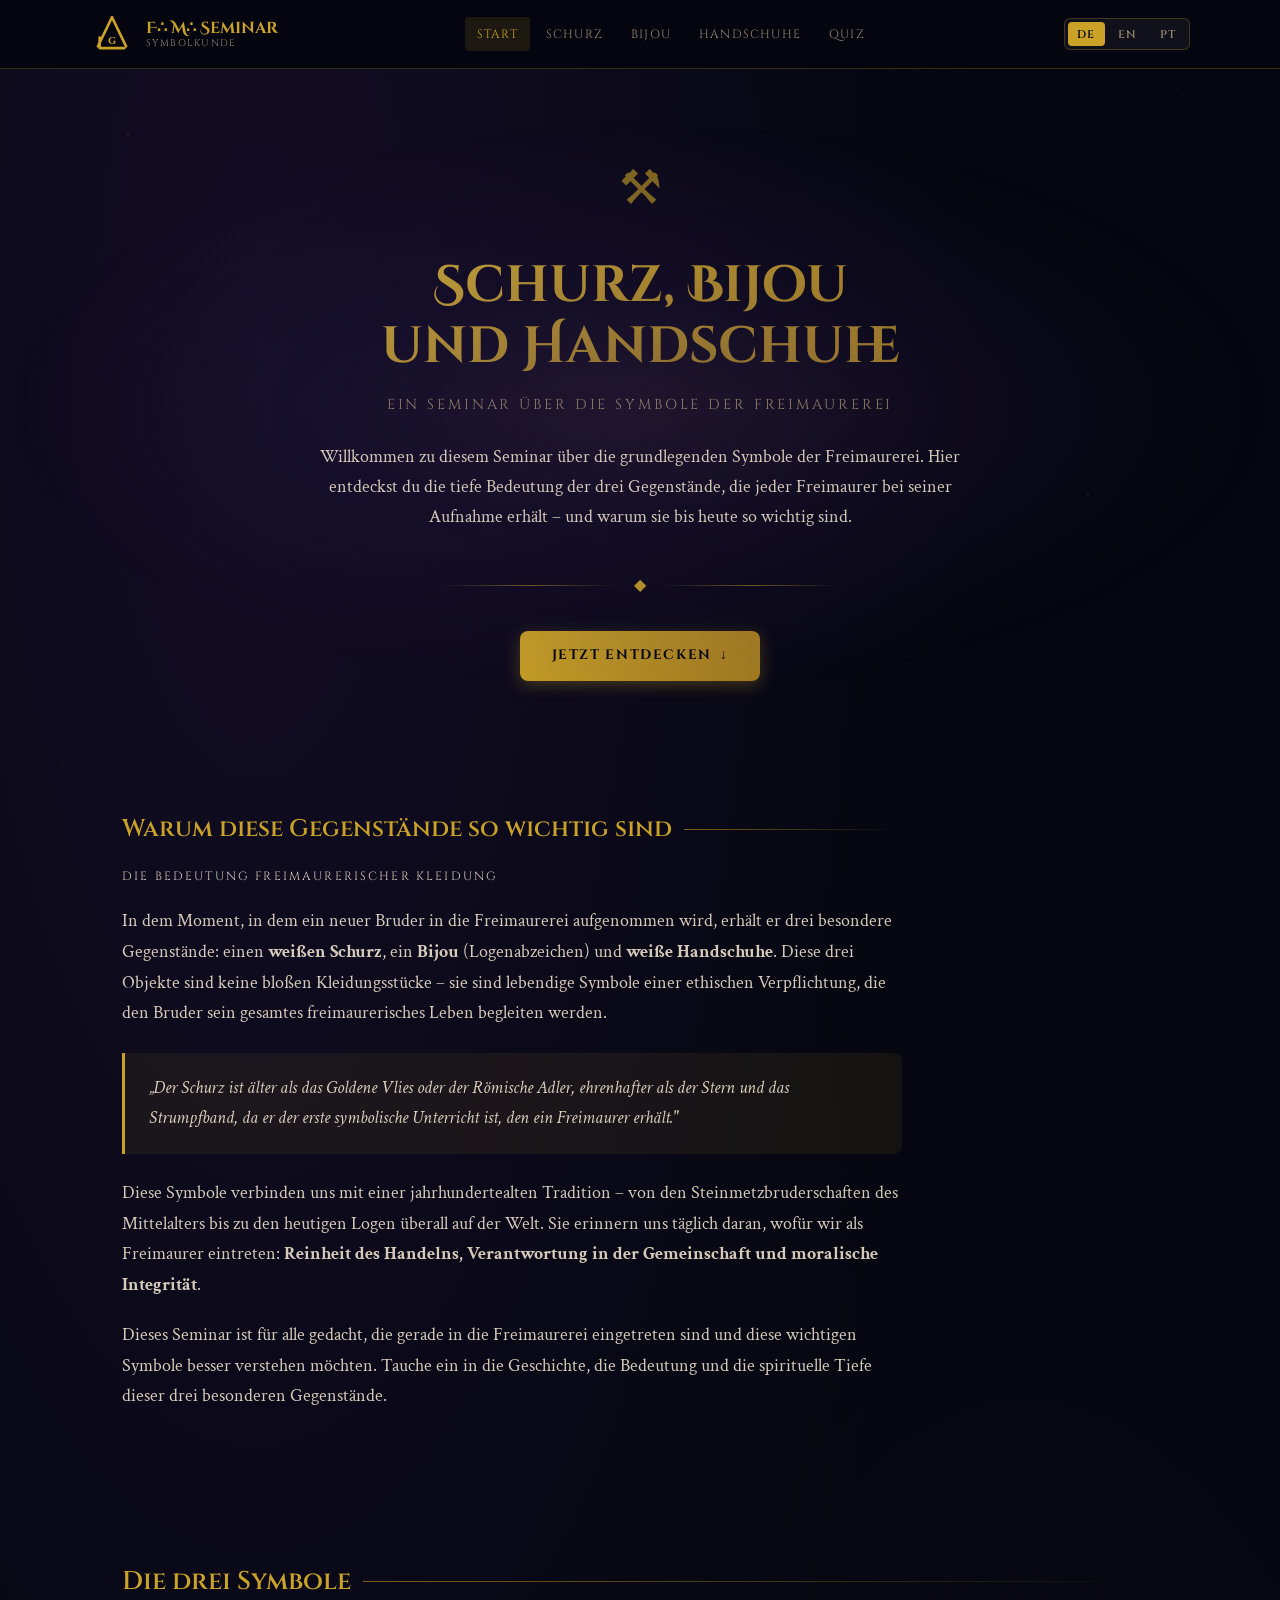
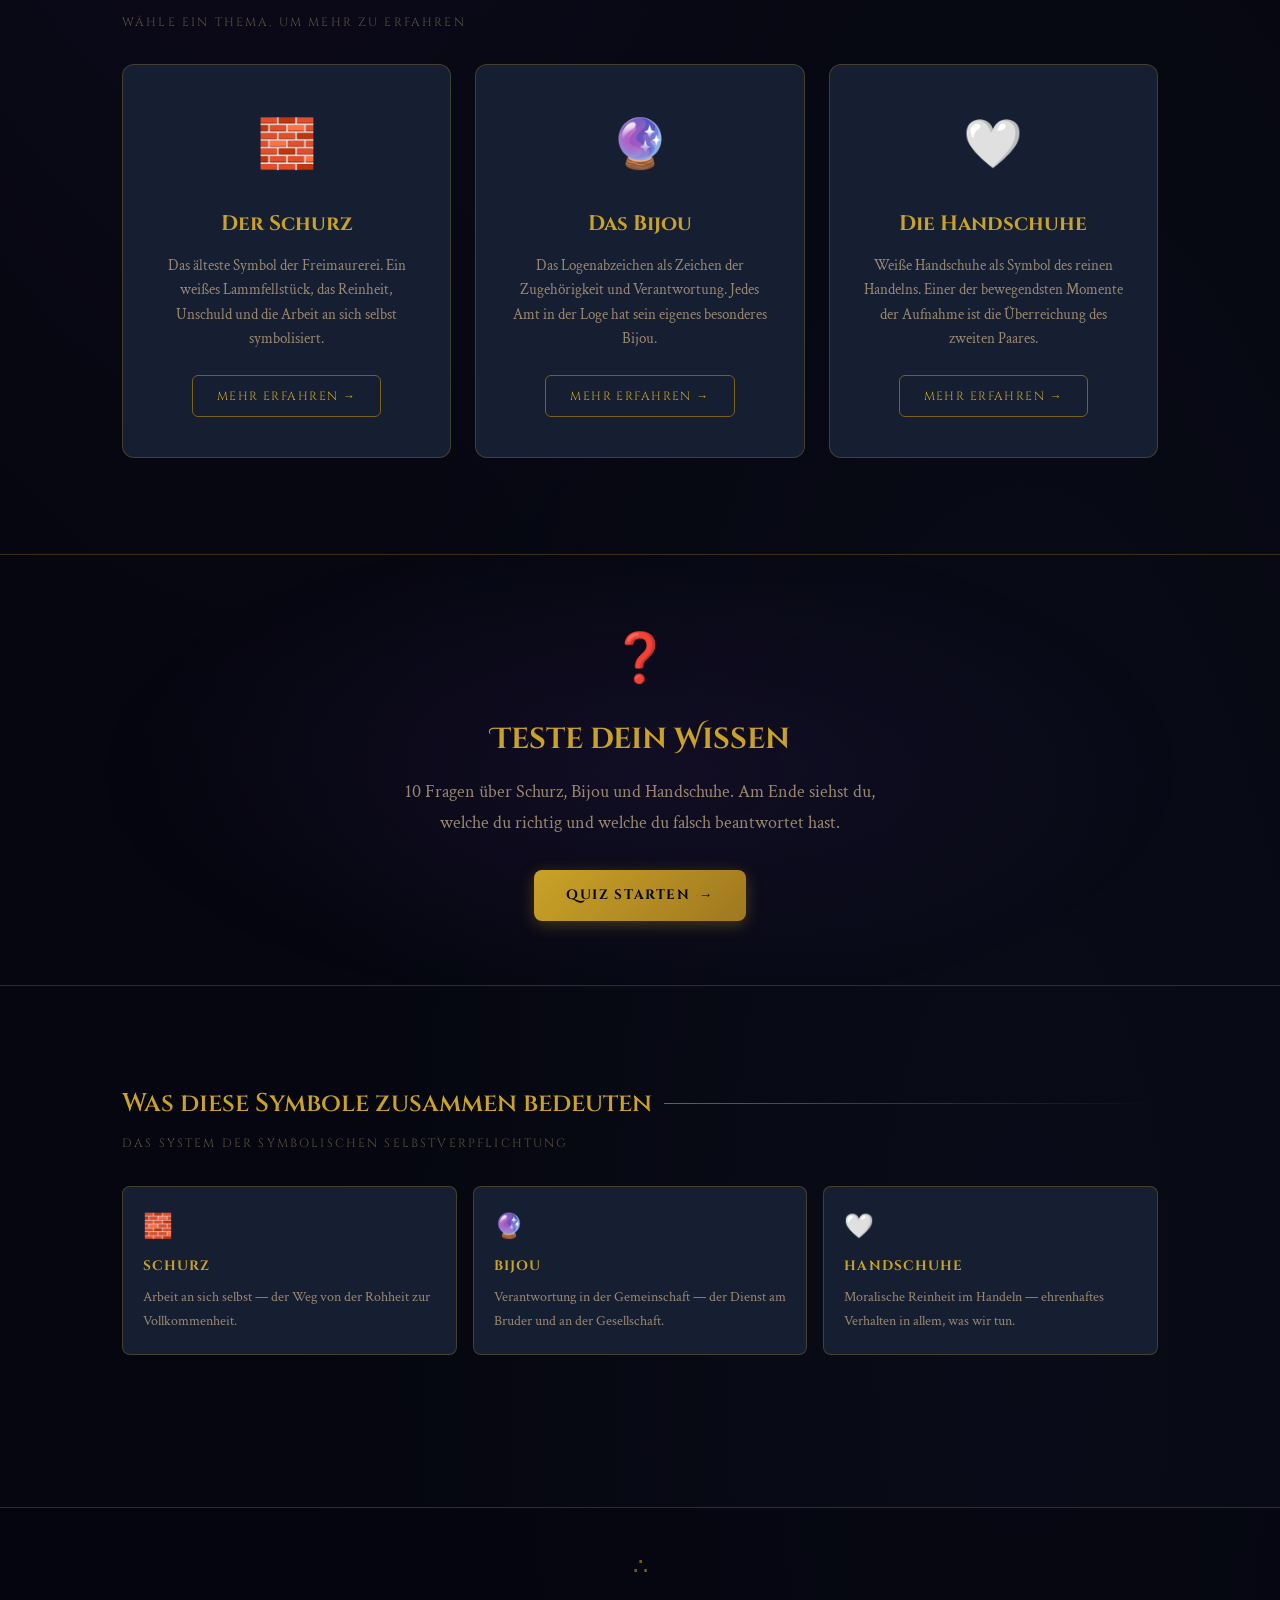
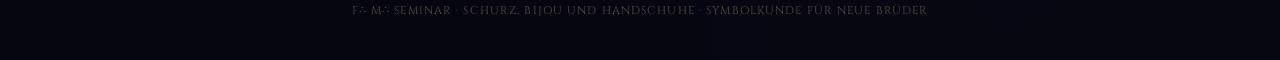
==== index.html @ 09127914 "first commit" ====
<!DOCTYPE html>
<html lang="de">
<head>
  <meta charset="UTF-8">
  <meta name="viewport" content="width=device-width, initial-scale=1.0">
  <title>Schurz, Bijou & Handschuhe — Freimaurerei Seminar</title>
  <link rel="stylesheet" href="styles.css">
</head>
<body>

<header>
  <div class="header-inner">
    <a href="index.html" class="logo">
      <svg class="logo-symbol" viewBox="0 0 100 100" fill="none" xmlns="http://www.w3.org/2000/svg">
        <line x1="50" y1="12" x2="18" y2="78" stroke="#c9a227" stroke-width="6" stroke-linecap="round"/>
        <line x1="50" y1="12" x2="82" y2="78" stroke="#c9a227" stroke-width="6" stroke-linecap="round"/>
        <path d="M22 58 L22 82 L78 82" stroke="#c9a227" stroke-width="6" stroke-linecap="round" stroke-linejoin="round" fill="none"/>
        <text x="50" y="72" text-anchor="middle" fill="#c9a227" font-family="serif" font-size="24" font-weight="bold">G</text>
      </svg>
      <div class="logo-text">
        F∴ M∴ Seminar
        <span>Symbolkunde</span>
      </div>
    </a>

    <nav>
      <a href="index.html" class="active">
        <span class="lang-de">Start</span>
        <span class="lang-en">Home</span>
        <span class="lang-pt">Início</span>
      </a>
      <a href="schurz.html">
        <span class="lang-de">Schurz</span>
        <span class="lang-en">Apron</span>
        <span class="lang-pt">Avental</span>
      </a>
      <a href="bijou.html">
        <span class="lang-de">Bijou</span>
        <span class="lang-en">Jewel</span>
        <span class="lang-pt">Joia</span>
      </a>
      <a href="handschuhe.html">
        <span class="lang-de">Handschuhe</span>
        <span class="lang-en">Gloves</span>
        <span class="lang-pt">Luvas</span>
      </a>
      <a href="quiz.html">Quiz</a>
    </nav>

    <div class="lang-toggle">
      <button class="lang-btn" data-lang="de" onclick="setLanguage('de')">DE</button>
      <button class="lang-btn" data-lang="en" onclick="setLanguage('en')">EN</button>
      <button class="lang-btn" data-lang="pt" onclick="setLanguage('pt')">PT</button>
    </div>
  </div>
</header>

<main>

  <!-- ─── HERO ─── -->
  <section class="hero">
    <span class="hero-symbol">⚒</span>

    <h1>
      <span class="lang-de">Schurz, Bijou<br>und Handschuhe</span>
      <span class="lang-en">Apron, Jewel<br>and Gloves</span>
      <span class="lang-pt">Avental, Joia<br>e Luvas</span>
    </h1>

    <p class="subtitle">
      <span class="lang-de">Ein Seminar über die Symbole der Freimaurerei</span>
      <span class="lang-en">A Seminar on the Symbols of Freemasonry</span>
      <span class="lang-pt">Um Seminário sobre os Símbolos da Maçonaria</span>
    </p>

    <p>
      <span class="lang-de">Willkommen zu diesem Seminar über die grundlegenden Symbole der Freimaurerei.
      Hier entdeckst du die tiefe Bedeutung der drei Gegenstände, die jeder Freimaurer
      bei seiner Aufnahme erhält – und warum sie bis heute so wichtig sind.</span>
      <span class="lang-en">Welcome to this seminar on the fundamental symbols of Freemasonry.
      Here you will discover the deep meaning of the three items every Freemason receives
      upon initiation — and why they remain so important to this day.</span>
      <span class="lang-pt">Bem-vindo a este seminário sobre os símbolos fundamentais da Maçonaria. Aqui você descobrirá o profundo significado dos três objetos que todo Maçom recebe em sua iniciação — e por que eles permanecem tão importantes até hoje.</span>
    </p>

    <div class="divider"><span class="divider-symbol">◆</span></div>

    <a href="#topics" class="btn btn-primary">
      <span class="lang-de">Jetzt entdecken</span>
      <span class="lang-en">Start Exploring</span>
      <span class="lang-pt">Explorar agora</span>
      ↓
    </a>
  </section>

  <!-- ─── INTRO SECTION ─── -->
  <section class="section" id="intro">
    <div class="container">
      <div class="content-block">

        <div class="lang-de">
          <h2 class="section-title">Warum diese Gegenstände so wichtig sind</h2>
          <p class="section-subtitle">Die Bedeutung freimaurerischer Kleidung</p>

          <p>
            In dem Moment, in dem ein neuer Bruder in die Freimaurerei aufgenommen wird, erhält er drei
            besondere Gegenstände: einen <strong>weißen Schurz</strong>, ein <strong>Bijou</strong> (Logenabzeichen)
            und <strong>weiße Handschuhe</strong>. Diese drei Objekte sind keine bloßen Kleidungsstücke –
            sie sind lebendige Symbole einer ethischen Verpflichtung, die den Bruder sein gesamtes
            freimaurerisches Leben begleiten werden.
          </p>

          <div class="highlight-box">
            <p>
              „Der Schurz ist älter als das Goldene Vlies oder der Römische Adler, ehrenhafter als der
              Stern und das Strumpfband, da er der erste symbolische Unterricht ist, den ein Freimaurer erhält."
            </p>
          </div>

          <p>
            Diese Symbole verbinden uns mit einer jahrhundertealten Tradition – von den Steinmetzbruderschaften
            des Mittelalters bis zu den heutigen Logen überall auf der Welt. Sie erinnern uns täglich daran,
            wofür wir als Freimaurer eintreten: <strong>Reinheit des Handelns, Verantwortung in der Gemeinschaft
            und moralische Integrität</strong>.
          </p>

          <p>
            Dieses Seminar ist für alle gedacht, die gerade in die Freimaurerei eingetreten sind und
            diese wichtigen Symbole besser verstehen möchten. Tauche ein in die Geschichte, die Bedeutung
            und die spirituelle Tiefe dieser drei besonderen Gegenstände.
          </p>
        </div>

        <div class="lang-en">
          <h2 class="section-title">Why These Items Matter</h2>
          <p class="section-subtitle">The significance of Masonic attire</p>

          <p>
            At the moment a new brother is initiated into Freemasonry, he receives three special items:
            a <strong>white apron</strong>, a <strong>jewel</strong> (lodge badge) and <strong>white gloves</strong>.
            These three objects are not mere garments — they are living symbols of an ethical commitment
            that will accompany the brother throughout his entire Masonic life.
          </p>

          <div class="highlight-box">
            <p>
              "The apron is more ancient than the Golden Fleece or Roman Eagle, more honorable than the
              Star and Garter, since it is the first symbolic instruction a Freemason receives."
            </p>
          </div>

          <p>
            These symbols connect us to a centuries-old tradition — from the stonemason guilds of the
            Middle Ages to today's lodges around the world. They remind us daily of what we stand for
            as Freemasons: <strong>purity of action, responsibility in community, and moral integrity</strong>.
          </p>

          <p>
            This seminar is designed for those who have recently entered Freemasonry and wish to better
            understand these important symbols. Dive into the history, meaning, and spiritual depth
            of these three special items.
          </p>
        </div>

        <div class="lang-pt">
          <h2 class="section-title">Por que esses objetos são tão importantes</h2>
          <p class="section-subtitle">O significado das vestes maçônicas</p>

          <p>
            No momento em que um novo irmão é iniciado na Maçonaria, ele recebe três objetos especiais: um <strong>avental branco</strong>, uma <strong>joia</strong> (distintivo da loja) e <strong>luvas brancas</strong>. Esses três objetos não são meras peças de vestuário — são símbolos vivos de um compromisso ético que acompanhará o irmão durante toda a sua vida maçônica.
          </p>

          <div class="highlight-box">
            <p>
              "O avental é mais antigo que o Velocino de Ouro ou a Águia Romana, mais honroso que a Estrela e a Jarreteira, pois é o primeiro ensinamento simbólico que um Maçom recebe."
            </p>
          </div>

          <p>
            Esses símbolos nos conectam a uma tradição secular — das guildas de pedreiros da Idade Média às lojas de hoje ao redor do mundo. Eles nos lembram diariamente do que defendemos como Maçons: <strong>pureza de ação, responsabilidade na comunidade e integridade moral</strong>.
          </p>

          <p>
            Este seminário é destinado a todos que recentemente ingressaram na Maçonaria e desejam compreender melhor esses importantes símbolos. Mergulhe na história, no significado e na profundidade espiritual desses três objetos especiais.
          </p>
        </div>

      </div>
    </div>
  </section>

  <!-- ─── TOPIC CARDS ─── -->
  <section class="section" id="topics">
    <div class="container">

      <div class="lang-de">
        <h2 class="section-title">Die drei Symbole</h2>
        <p class="section-subtitle">Wähle ein Thema, um mehr zu erfahren</p>
      </div>
      <div class="lang-en">
        <h2 class="section-title">The Three Symbols</h2>
        <p class="section-subtitle">Choose a topic to learn more</p>
      </div>
      <div class="lang-pt">
        <h2 class="section-title">Os Três Símbolos</h2>
        <p class="section-subtitle">Escolha um tema para aprender mais</p>
      </div>

      <div class="topic-cards">

        <!-- SCHURZ -->
        <a href="schurz.html" class="topic-card">
          <span class="icon">🧱</span>
          <h3>
            <span class="lang-de">Der Schurz</span>
            <span class="lang-en">The Apron</span>
            <span class="lang-pt">O Avental</span>
          </h3>
          <p>
            <span class="lang-de">Das älteste Symbol der Freimaurerei. Ein weißes Lammfellstück,
            das Reinheit, Unschuld und die Arbeit an sich selbst symbolisiert.</span>
            <span class="lang-en">The oldest symbol in Freemasonry. A white lambskin piece
            symbolizing purity, innocence, and the work on oneself.</span>
            <span class="lang-pt">O símbolo mais antigo da Maçonaria. Um pedaço de pele de cordeiro branca que simboliza pureza, inocência e o trabalho sobre si mesmo.</span>
          </p>
          <span class="card-btn">
            <span class="lang-de">Mehr erfahren →</span>
            <span class="lang-en">Learn more →</span>
            <span class="lang-pt">Saiba mais →</span>
          </span>
        </a>

        <!-- BIJOU -->
        <a href="bijou.html" class="topic-card">
          <span class="icon">🔮</span>
          <h3>
            <span class="lang-de">Das Bijou</span>
            <span class="lang-en">The Jewel</span>
            <span class="lang-pt">A Joia</span>
          </h3>
          <p>
            <span class="lang-de">Das Logenabzeichen als Zeichen der Zugehörigkeit und Verantwortung.
            Jedes Amt in der Loge hat sein eigenes besonderes Bijou.</span>
            <span class="lang-en">The lodge badge as a sign of belonging and responsibility.
            Each office in the lodge has its own distinctive jewel.</span>
            <span class="lang-pt">O distintivo da loja como sinal de pertencimento e responsabilidade. Cada cargo na loja tem sua própria joia especial.</span>
          </p>
          <span class="card-btn">
            <span class="lang-de">Mehr erfahren →</span>
            <span class="lang-en">Learn more →</span>
            <span class="lang-pt">Saiba mais →</span>
          </span>
        </a>

        <!-- HANDSCHUHE -->
        <a href="handschuhe.html" class="topic-card">
          <span class="icon">🤍</span>
          <h3>
            <span class="lang-de">Die Handschuhe</span>
            <span class="lang-en">The Gloves</span>
            <span class="lang-pt">As Luvas</span>
          </h3>
          <p>
            <span class="lang-de">Weiße Handschuhe als Symbol des reinen Handelns. Einer der
            bewegendsten Momente der Aufnahme ist die Überreichung des zweiten Paares.</span>
            <span class="lang-en">White gloves as a symbol of pure action. One of the most
            touching moments of initiation is the presentation of the second pair.</span>
            <span class="lang-pt">Luvas brancas como símbolo de ação pura. Um dos momentos mais tocantes da iniciação é a entrega do segundo par.</span>
          </p>
          <span class="card-btn">
            <span class="lang-de">Mehr erfahren →</span>
            <span class="lang-en">Learn more →</span>
            <span class="lang-pt">Saiba mais →</span>
          </span>
        </a>

      </div>
    </div>
  </section>

  <!-- ─── QUIZ CTA ─── -->
  <section class="quiz-cta">
    <span class="quiz-icon">❓</span>
    <h2>
      <span class="lang-de">Teste dein Wissen</span>
      <span class="lang-en">Test Your Knowledge</span>
      <span class="lang-pt">Teste seu Conhecimento</span>
    </h2>
    <p>
      <span class="lang-de">10 Fragen über Schurz, Bijou und Handschuhe.
      Am Ende siehst du, welche du richtig und welche du falsch beantwortet hast.</span>
      <span class="lang-en">10 questions about the apron, jewel and gloves.
      At the end you'll see which ones you got right and which ones you missed.</span>
      <span class="lang-pt">10 perguntas sobre o avental, a joia e as luvas. No final, você verá quais acertou e quais errou.</span>
    </p>
    <a href="quiz.html" class="btn btn-primary">
      <span class="lang-de">Quiz starten</span>
      <span class="lang-en">Start Quiz</span>
      <span class="lang-pt">Iniciar Quiz</span>
      →
    </a>
  </section>

  <!-- ─── THREE PILLARS ─── -->
  <section class="section">
    <div class="container">

      <div class="lang-de">
        <h2 class="section-title">Was diese Symbole zusammen bedeuten</h2>
        <p class="section-subtitle">Das System der symbolischen Selbstverpflichtung</p>
      </div>
      <div class="lang-en">
        <h2 class="section-title">What These Symbols Mean Together</h2>
        <p class="section-subtitle">The system of symbolic self-commitment</p>
      </div>
      <div class="lang-pt">
        <h2 class="section-title">O que Esses Símbolos Significam Juntos</h2>
        <p class="section-subtitle">O sistema do compromisso simbólico consigo mesmo</p>
      </div>

      <div class="symbol-meaning">
        <div class="symbol-meaning-item">
          <div class="icon">🧱</div>
          <h4>
            <span class="lang-de">Schurz</span>
            <span class="lang-en">Apron</span>
            <span class="lang-pt">Avental</span>
          </h4>
          <p>
            <span class="lang-de">Arbeit an sich selbst — der Weg von der Rohheit zur Vollkommenheit.</span>
            <span class="lang-en">Work on the self — the path from the rough to the perfect.</span>
            <span class="lang-pt">Trabalho sobre si mesmo — o caminho do bruto à perfeição.</span>
          </p>
        </div>
        <div class="symbol-meaning-item">
          <div class="icon">🔮</div>
          <h4>
            <span class="lang-de">Bijou</span>
            <span class="lang-en">Jewel</span>
            <span class="lang-pt">Joia</span>
          </h4>
          <p>
            <span class="lang-de">Verantwortung in der Gemeinschaft — der Dienst am Bruder und an der Gesellschaft.</span>
            <span class="lang-en">Responsibility in community — service to the brother and to society.</span>
            <span class="lang-pt">Responsabilidade na comunidade — o serviço ao irmão e à sociedade.</span>
          </p>
        </div>
        <div class="symbol-meaning-item">
          <div class="icon">🤍</div>
          <h4>
            <span class="lang-de">Handschuhe</span>
            <span class="lang-en">Gloves</span>
            <span class="lang-pt">Luvas</span>
          </h4>
          <p>
            <span class="lang-de">Moralische Reinheit im Handeln — ehrenhaftes Verhalten in allem, was wir tun.</span>
            <span class="lang-en">Moral purity in action — honorable conduct in everything we do.</span>
            <span class="lang-pt">Pureza moral na ação — conduta honrosa em tudo o que fazemos.</span>
          </p>
        </div>
      </div>

    </div>
  </section>

</main>

<footer>
  <span class="footer-symbol">∴</span>
  <p>
    <span class="lang-de">F∴ M∴ Seminar · Schurz, Bijou und Handschuhe · Symbolkunde für neue Brüder</span>
    <span class="lang-en">F∴ M∴ Seminar · Apron, Jewel and Gloves · Symbolism for New Brothers</span>
    <span class="lang-pt">F∴ M∴ Seminário · Avental, Joia e Luvas · Simbolismo para Novos Irmãos</span>
  </p>
</footer>

<script>
  function setLanguage(lang) {
    localStorage.setItem('lang', lang);
    document.documentElement.lang = lang;
    document.querySelectorAll('.lang-btn').forEach(btn => {
      btn.classList.toggle('active', btn.dataset.lang === lang);
    });
  }

  document.addEventListener('DOMContentLoaded', function () {
    const lang = localStorage.getItem('lang') || 'de';
    setLanguage(lang);
  });
</script>

</body>
</html>
---- styles.css ----
@import url('https://fonts.googleapis.com/css2?family=Cinzel:wght@400;600;700;900&family=Cinzel+Decorative:wght@400;700&family=Crimson+Text:ital,wght@0,400;0,600;1,400&display=swap');

:root {
  --bg-darkest: #05060f;
  --bg-dark: #0a0d1a;
  --bg-medium: #111828;
  --bg-card: #161e32;
  --bg-card-hover: #1c2640;
  --gold: #c9a227;
  --gold-light: #e8c84d;
  --gold-dim: #7a6018;
  --gold-faint: rgba(201, 162, 39, 0.12);
  --text-main: #e8dcc8;
  --text-dim: #9a8870;
  --text-muted: #5a5040;
  --border: rgba(201, 162, 39, 0.25);
  --border-strong: rgba(201, 162, 39, 0.5);
  --purple: #1e0f35;
  --shadow: 0 8px 32px rgba(0, 0, 0, 0.6);
  --shadow-gold: 0 0 24px rgba(201, 162, 39, 0.25);
}

/* Language visibility: hide all lang variants, show only the active html[lang] */
.lang-de, .lang-en, .lang-pt { display: none; }
html[lang="de"] .lang-de,
html[lang="en"] .lang-en,
html[lang="pt"] .lang-pt { display: revert; }

* {
  margin: 0;
  padding: 0;
  box-sizing: border-box;
}

html {
  scroll-behavior: smooth;
}

body {
  background-color: var(--bg-darkest);
  color: var(--text-main);
  font-family: 'Crimson Text', Georgia, serif;
  font-size: 18px;
  line-height: 1.7;
  min-height: 100vh;
  background-image:
    radial-gradient(ellipse at 20% 10%, rgba(45, 27, 78, 0.35) 0%, transparent 50%),
    radial-gradient(ellipse at 80% 90%, rgba(10, 13, 26, 0.8) 0%, transparent 50%);
}

/* ─── STARS BACKGROUND ─── */
body::before {
  content: '';
  position: fixed;
  top: 0; left: 0;
  width: 100%; height: 100%;
  pointer-events: none;
  z-index: 0;
  background-image:
    radial-gradient(1px 1px at 10% 15%, rgba(201,162,39,0.4) 0%, transparent 100%),
    radial-gradient(1px 1px at 25% 60%, rgba(201,162,39,0.3) 0%, transparent 100%),
    radial-gradient(1px 1px at 40% 30%, rgba(255,255,255,0.2) 0%, transparent 100%),
    radial-gradient(1px 1px at 55% 80%, rgba(201,162,39,0.3) 0%, transparent 100%),
    radial-gradient(1px 1px at 70% 20%, rgba(255,255,255,0.15) 0%, transparent 100%),
    radial-gradient(1px 1px at 85% 55%, rgba(201,162,39,0.4) 0%, transparent 100%),
    radial-gradient(1px 1px at 92% 10%, rgba(255,255,255,0.2) 0%, transparent 100%),
    radial-gradient(1px 1px at 5% 85%, rgba(201,162,39,0.3) 0%, transparent 100%),
    radial-gradient(1px 1px at 62% 45%, rgba(255,255,255,0.15) 0%, transparent 100%),
    radial-gradient(1px 1px at 33% 92%, rgba(201,162,39,0.25) 0%, transparent 100%);
}

/* ─── HEADER ─── */
header {
  position: sticky;
  top: 0;
  z-index: 100;
  background: rgba(5, 6, 15, 0.92);
  backdrop-filter: blur(12px);
  -webkit-backdrop-filter: blur(12px);
  border-bottom: 1px solid var(--border);
  padding: 0.75rem 2rem;
}

.header-inner {
  max-width: 1100px;
  margin: 0 auto;
  display: flex;
  align-items: center;
  justify-content: space-between;
  gap: 1rem;
}

.logo {
  display: flex;
  align-items: center;
  gap: 0.75rem;
  text-decoration: none;
  color: var(--gold);
}

.logo-symbol {
  width: 44px;
  height: 44px;
  flex-shrink: 0;
}

.logo-text {
  font-family: 'Cinzel Decorative', serif;
  font-size: 1rem;
  color: var(--gold);
  line-height: 1.2;
  font-weight: 700;
}

.logo-text span {
  display: block;
  font-size: 0.6rem;
  letter-spacing: 0.15em;
  color: var(--text-dim);
  font-family: 'Cinzel', serif;
  font-weight: 400;
  text-transform: uppercase;
}

nav {
  display: flex;
  align-items: center;
  gap: 0.25rem;
}

nav a {
  color: var(--text-dim);
  text-decoration: none;
  font-family: 'Cinzel', serif;
  font-size: 0.75rem;
  letter-spacing: 0.1em;
  text-transform: uppercase;
  padding: 0.4rem 0.75rem;
  border-radius: 4px;
  transition: color 0.2s, background 0.2s;
}

nav a:hover, nav a.active {
  color: var(--gold);
  background: var(--gold-faint);
}

.lang-toggle {
  display: flex;
  align-items: center;
  gap: 0.25rem;
  background: rgba(255,255,255,0.05);
  border: 1px solid var(--border);
  border-radius: 6px;
  padding: 0.2rem;
}

.lang-btn {
  background: transparent;
  border: none;
  color: var(--text-dim);
  font-family: 'Cinzel', serif;
  font-size: 0.7rem;
  font-weight: 600;
  letter-spacing: 0.08em;
  padding: 0.3rem 0.6rem;
  border-radius: 4px;
  cursor: pointer;
  transition: all 0.2s;
}

.lang-btn.active {
  background: var(--gold);
  color: var(--bg-darkest);
}

.lang-btn:hover:not(.active) {
  color: var(--gold);
  background: var(--gold-faint);
}

/* ─── HERO ─── */
.hero {
  position: relative;
  text-align: center;
  padding: 5rem 2rem 4rem;
  overflow: hidden;
}

.hero::before {
  content: '';
  position: absolute;
  inset: 0;
  background:
    radial-gradient(ellipse 70% 60% at 50% 50%, rgba(45, 27, 78, 0.4) 0%, transparent 70%),
    radial-gradient(ellipse 40% 30% at 50% 50%, rgba(201, 162, 39, 0.06) 0%, transparent 60%);
  pointer-events: none;
}

.hero-symbol {
  font-size: 3rem;
  color: var(--gold);
  opacity: 0.6;
  margin-bottom: 1.5rem;
  display: block;
}

.hero h1 {
  font-family: 'Cinzel Decorative', serif;
  font-size: clamp(1.8rem, 4vw, 3.2rem);
  font-weight: 700;
  background: linear-gradient(135deg, var(--gold-light), var(--gold), #a07820);
  -webkit-background-clip: text;
  -webkit-text-fill-color: transparent;
  background-clip: text;
  line-height: 1.2;
  margin-bottom: 1rem;
}

.hero .subtitle {
  font-family: 'Cinzel', serif;
  font-size: 0.9rem;
  letter-spacing: 0.2em;
  text-transform: uppercase;
  color: var(--text-dim);
  margin-bottom: 1.5rem;
}

.hero p {
  max-width: 680px;
  margin: 0 auto 2.5rem;
  color: var(--text-main);
  font-size: 1.1rem;
  opacity: 0.9;
}

.divider {
  display: flex;
  align-items: center;
  gap: 1rem;
  margin: 2rem auto;
  max-width: 400px;
}

.divider::before, .divider::after {
  content: '';
  flex: 1;
  height: 1px;
  background: linear-gradient(to right, transparent, var(--gold-dim), transparent);
}

.divider-symbol {
  color: var(--gold);
  font-size: 1rem;
}

/* ─── MAIN LAYOUT ─── */
main {
  position: relative;
  z-index: 1;
}

.container {
  max-width: 1100px;
  margin: 0 auto;
  padding: 0 2rem;
}

.section {
  padding: 4rem 0;
}

.section-title {
  font-family: 'Cinzel', serif;
  font-size: 1.6rem;
  font-weight: 600;
  color: var(--gold);
  margin-bottom: 0.5rem;
  display: flex;
  align-items: center;
  gap: 0.75rem;
}

.section-title::after {
  content: '';
  flex: 1;
  height: 1px;
  background: linear-gradient(to right, var(--gold-dim), transparent);
}

.section-subtitle {
  font-family: 'Cinzel', serif;
  font-size: 0.75rem;
  letter-spacing: 0.18em;
  text-transform: uppercase;
  color: var(--text-muted);
  margin-bottom: 2rem;
}

/* ─── CARDS ─── */
.card {
  background: var(--bg-card);
  border: 1px solid var(--border);
  border-radius: 12px;
  padding: 2rem;
  transition: transform 0.3s, box-shadow 0.3s, border-color 0.3s;
}

.card:hover {
  transform: translateY(-4px);
  box-shadow: var(--shadow-gold), var(--shadow);
  border-color: var(--border-strong);
  background: var(--bg-card-hover);
}

.topic-cards {
  display: grid;
  grid-template-columns: repeat(auto-fit, minmax(280px, 1fr));
  gap: 1.5rem;
  margin-top: 2rem;
}

.topic-card {
  background: var(--bg-card);
  border: 1px solid var(--border);
  border-radius: 12px;
  padding: 2.5rem 2rem;
  text-align: center;
  text-decoration: none;
  color: var(--text-main);
  display: block;
  transition: all 0.3s;
  position: relative;
  overflow: hidden;
}

.topic-card::before {
  content: '';
  position: absolute;
  top: 0; left: 0; right: 0;
  height: 3px;
  background: linear-gradient(to right, transparent, var(--gold), transparent);
  opacity: 0;
  transition: opacity 0.3s;
}

.topic-card:hover::before { opacity: 1; }

.topic-card:hover {
  transform: translateY(-6px);
  box-shadow: var(--shadow-gold), var(--shadow);
  border-color: var(--border-strong);
  background: var(--bg-card-hover);
}

.topic-card .icon {
  font-size: 3rem;
  margin-bottom: 1.25rem;
  display: block;
}

.topic-card h3 {
  font-family: 'Cinzel', serif;
  font-size: 1.3rem;
  color: var(--gold);
  margin-bottom: 0.75rem;
}

.topic-card p {
  font-size: 0.95rem;
  color: var(--text-dim);
  line-height: 1.6;
}

.topic-card .card-btn {
  display: inline-block;
  margin-top: 1.5rem;
  padding: 0.6rem 1.5rem;
  background: transparent;
  border: 1px solid var(--gold-dim);
  color: var(--gold);
  border-radius: 6px;
  font-family: 'Cinzel', serif;
  font-size: 0.75rem;
  letter-spacing: 0.12em;
  text-transform: uppercase;
  transition: all 0.2s;
}

.topic-card:hover .card-btn {
  background: var(--gold);
  color: var(--bg-darkest);
  border-color: var(--gold);
}

/* ─── BUTTONS ─── */
.btn {
  display: inline-flex;
  align-items: center;
  gap: 0.5rem;
  padding: 0.85rem 2rem;
  border-radius: 8px;
  font-family: 'Cinzel', serif;
  font-size: 0.85rem;
  letter-spacing: 0.12em;
  text-transform: uppercase;
  cursor: pointer;
  text-decoration: none;
  transition: all 0.25s;
  border: none;
}

.btn-primary {
  background: linear-gradient(135deg, var(--gold), #a07820);
  color: var(--bg-darkest);
  font-weight: 700;
  box-shadow: 0 4px 16px rgba(201, 162, 39, 0.3);
}

.btn-primary:hover {
  background: linear-gradient(135deg, var(--gold-light), var(--gold));
  box-shadow: 0 6px 24px rgba(201, 162, 39, 0.45);
  transform: translateY(-2px);
}

.btn-outline {
  background: transparent;
  color: var(--gold);
  border: 1px solid var(--gold-dim);
}

.btn-outline:hover {
  background: var(--gold-faint);
  border-color: var(--gold);
}

.btn-ghost {
  background: transparent;
  color: var(--text-dim);
  border: 1px solid var(--border);
}

.btn-ghost:hover {
  color: var(--text-main);
  border-color: rgba(255,255,255,0.3);
}

/* ─── IMAGE GALLERY ─── */
.gallery {
  display: grid;
  grid-template-columns: repeat(auto-fill, minmax(240px, 1fr));
  gap: 1rem;
  margin-top: 1.5rem;
}

.gallery-item {
  position: relative;
  border-radius: 8px;
  overflow: hidden;
  border: 1px solid var(--border);
  background: var(--bg-medium);
  aspect-ratio: 4/3;
  cursor: pointer;
}

.gallery-item img {
  width: 100%;
  height: 100%;
  object-fit: cover;
  transition: transform 0.4s;
  display: block;
}

.gallery-item:hover img {
  transform: scale(1.06);
}

.gallery-item .caption {
  position: absolute;
  bottom: 0; left: 0; right: 0;
  padding: 0.5rem 0.75rem;
  background: linear-gradient(to top, rgba(0,0,0,0.8) 0%, transparent 100%);
  font-size: 0.75rem;
  color: var(--text-dim);
  font-family: 'Cinzel', serif;
  letter-spacing: 0.06em;
  transform: translateY(100%);
  transition: transform 0.3s;
}

.gallery-item:hover .caption {
  transform: translateY(0);
}

/* ─── CONTENT BLOCKS ─── */
.content-block {
  max-width: 780px;
}

.content-block h2 {
  font-family: 'Cinzel', serif;
  font-size: 1.5rem;
  color: var(--gold);
  margin-bottom: 1rem;
  margin-top: 2.5rem;
}

.content-block h2:first-child { margin-top: 0; }

.content-block p {
  margin-bottom: 1.25rem;
  color: var(--text-main);
  opacity: 0.92;
}

.content-block ul, .content-block ol {
  margin: 1rem 0 1.25rem 1.5rem;
}

.content-block li {
  margin-bottom: 0.5rem;
  color: var(--text-main);
  opacity: 0.9;
}

.highlight-box {
  background: rgba(201, 162, 39, 0.08);
  border-left: 3px solid var(--gold);
  border-radius: 0 8px 8px 0;
  padding: 1.25rem 1.5rem;
  margin: 1.5rem 0;
}

.highlight-box p {
  margin-bottom: 0;
  font-style: italic;
  color: var(--text-main);
}

.symbol-meaning {
  display: grid;
  grid-template-columns: repeat(auto-fit, minmax(220px, 1fr));
  gap: 1rem;
  margin: 1.5rem 0;
}

.symbol-meaning-item {
  background: var(--bg-card);
  border: 1px solid var(--border);
  border-radius: 8px;
  padding: 1.25rem;
}

.symbol-meaning-item .icon {
  font-size: 1.5rem;
  margin-bottom: 0.5rem;
}

.symbol-meaning-item h4 {
  font-family: 'Cinzel', serif;
  font-size: 0.85rem;
  color: var(--gold);
  margin-bottom: 0.4rem;
  text-transform: uppercase;
  letter-spacing: 0.08em;
}

.symbol-meaning-item p {
  font-size: 0.9rem;
  color: var(--text-dim);
  margin: 0;
  opacity: 1;
}

/* ─── OFFICER TABLE ─── */
.officer-table {
  width: 100%;
  border-collapse: separate;
  border-spacing: 0;
  margin: 1.5rem 0;
  border-radius: 8px;
  overflow: hidden;
  border: 1px solid var(--border);
}

.officer-table th {
  background: rgba(201, 162, 39, 0.15);
  color: var(--gold);
  font-family: 'Cinzel', serif;
  font-size: 0.8rem;
  letter-spacing: 0.1em;
  text-transform: uppercase;
  padding: 0.75rem 1rem;
  text-align: left;
  border-bottom: 1px solid var(--border);
}

.officer-table td {
  padding: 0.75rem 1rem;
  border-bottom: 1px solid rgba(201, 162, 39, 0.08);
  font-size: 0.95rem;
  color: var(--text-main);
}

.officer-table tr:last-child td { border-bottom: none; }

.officer-table tr:nth-child(even) td {
  background: rgba(255,255,255,0.02);
}

/* ─── QUIZ ─── */
.quiz-wrapper {
  max-width: 760px;
  margin: 0 auto;
  padding: 2rem;
}

.quiz-start, .quiz-end {
  text-align: center;
  padding: 3rem 2rem;
}

.quiz-start h2, .quiz-end h2 {
  font-family: 'Cinzel Decorative', serif;
  font-size: 2rem;
  color: var(--gold);
  margin-bottom: 1rem;
}

.quiz-start p, .quiz-end p {
  color: var(--text-dim);
  margin-bottom: 2rem;
  font-size: 1rem;
}

.score-display {
  font-family: 'Cinzel Decorative', serif;
  font-size: 4rem;
  color: var(--gold);
  margin: 1.5rem 0;
  line-height: 1;
}

.score-display span {
  font-size: 1.5rem;
  color: var(--text-dim);
}

.progress-bar-wrapper {
  background: var(--bg-medium);
  border: 1px solid var(--border);
  border-radius: 50px;
  height: 8px;
  margin-bottom: 0.5rem;
  overflow: hidden;
}

.progress-bar-fill {
  height: 100%;
  background: linear-gradient(to right, var(--gold-dim), var(--gold));
  border-radius: 50px;
  transition: width 0.4s ease;
}

.progress-label {
  font-family: 'Cinzel', serif;
  font-size: 0.7rem;
  letter-spacing: 0.1em;
  color: var(--text-muted);
  text-align: right;
  margin-bottom: 2rem;
}

.question-card {
  background: var(--bg-card);
  border: 1px solid var(--border);
  border-radius: 12px;
  padding: 2.5rem;
  margin-bottom: 1.5rem;
}

.question-number {
  font-family: 'Cinzel', serif;
  font-size: 0.7rem;
  letter-spacing: 0.15em;
  text-transform: uppercase;
  color: var(--gold-dim);
  margin-bottom: 0.75rem;
}

.question-text {
  font-family: 'Cinzel', serif;
  font-size: 1.15rem;
  color: var(--text-main);
  line-height: 1.5;
  margin-bottom: 2rem;
}

.options-grid {
  display: grid;
  gap: 0.75rem;
}

.option-btn {
  display: flex;
  align-items: center;
  gap: 1rem;
  background: var(--bg-medium);
  border: 1px solid var(--border);
  border-radius: 8px;
  padding: 1rem 1.25rem;
  cursor: pointer;
  text-align: left;
  color: var(--text-main);
  font-family: 'Crimson Text', serif;
  font-size: 1rem;
  transition: all 0.2s;
  width: 100%;
}

.option-btn:hover:not(:disabled) {
  background: var(--gold-faint);
  border-color: var(--gold-dim);
  color: var(--gold-light);
}

.option-btn.selected {
  background: rgba(201, 162, 39, 0.15);
  border-color: var(--gold);
  color: var(--gold-light);
}

.option-btn.correct {
  background: rgba(39, 180, 100, 0.15);
  border-color: #27b464;
  color: #5de898;
}

.option-btn.incorrect {
  background: rgba(220, 60, 60, 0.12);
  border-color: #dc3c3c;
  color: #f07070;
}

.option-btn.reveal-correct {
  background: rgba(39, 180, 100, 0.1);
  border-color: rgba(39, 180, 100, 0.5);
  color: #5de898;
}

.option-letter {
  width: 30px;
  height: 30px;
  border-radius: 50%;
  background: var(--bg-card);
  border: 1px solid var(--border);
  display: flex;
  align-items: center;
  justify-content: center;
  font-family: 'Cinzel', serif;
  font-size: 0.75rem;
  font-weight: 600;
  flex-shrink: 0;
  transition: all 0.2s;
}

.option-btn.selected .option-letter { background: var(--gold); color: var(--bg-darkest); border-color: var(--gold); }
.option-btn.correct .option-letter { background: #27b464; color: white; border-color: #27b464; }
.option-btn.incorrect .option-letter { background: #dc3c3c; color: white; border-color: #dc3c3c; }
.option-btn.reveal-correct .option-letter { background: rgba(39, 180, 100, 0.3); color: #5de898; border-color: #27b464; }

.quiz-nav {
  display: flex;
  justify-content: flex-end;
  gap: 1rem;
  margin-top: 1rem;
}

.result-item {
  background: var(--bg-card);
  border: 1px solid var(--border);
  border-radius: 10px;
  padding: 1.5rem;
  margin-bottom: 1rem;
}

.result-item.result-correct {
  border-color: rgba(39, 180, 100, 0.4);
  background: rgba(39, 180, 100, 0.05);
}

.result-item.result-incorrect {
  border-color: rgba(220, 60, 60, 0.4);
  background: rgba(220, 60, 60, 0.05);
}

.result-item .q-label {
  font-family: 'Cinzel', serif;
  font-size: 0.7rem;
  letter-spacing: 0.1em;
  margin-bottom: 0.5rem;
}

.result-correct .q-label { color: #5de898; }
.result-incorrect .q-label { color: #f07070; }

.result-item .q-text {
  font-family: 'Cinzel', serif;
  font-size: 0.95rem;
  color: var(--text-main);
  margin-bottom: 0.75rem;
  line-height: 1.4;
}

.result-item .your-answer,
.result-item .correct-answer {
  font-size: 0.9rem;
  padding: 0.4rem 0.75rem;
  border-radius: 4px;
  margin-bottom: 0.3rem;
  display: flex;
  gap: 0.5rem;
}

.result-item .your-answer { background: rgba(220, 60, 60, 0.12); color: #f07070; }
.result-item .your-answer.was-correct { background: rgba(39, 180, 100, 0.12); color: #5de898; }
.result-item .correct-answer { background: rgba(39, 180, 100, 0.12); color: #5de898; }

/* ─── FOOTER ─── */
footer {
  position: relative;
  z-index: 1;
  border-top: 1px solid var(--border);
  padding: 2.5rem 2rem;
  text-align: center;
  margin-top: 4rem;
  background: rgba(5, 6, 15, 0.6);
}

footer .footer-symbol {
  font-size: 1.5rem;
  color: var(--gold-dim);
  margin-bottom: 0.75rem;
  display: block;
}

footer p {
  font-family: 'Cinzel', serif;
  font-size: 0.7rem;
  letter-spacing: 0.1em;
  text-transform: uppercase;
  color: var(--text-muted);
}

/* ─── PAGE HERO (inner pages) ─── */
.page-hero {
  padding: 3.5rem 2rem 3rem;
  text-align: center;
  position: relative;
}

.page-hero .breadcrumb {
  font-family: 'Cinzel', serif;
  font-size: 0.7rem;
  letter-spacing: 0.15em;
  text-transform: uppercase;
  color: var(--text-muted);
  margin-bottom: 1.25rem;
}

.page-hero .breadcrumb a {
  color: var(--gold-dim);
  text-decoration: none;
}

.page-hero .breadcrumb a:hover {
  color: var(--gold);
}

.page-hero h1 {
  font-family: 'Cinzel Decorative', serif;
  font-size: clamp(1.6rem, 3.5vw, 2.8rem);
  font-weight: 700;
  background: linear-gradient(135deg, var(--gold-light), var(--gold), #a07820);
  -webkit-background-clip: text;
  -webkit-text-fill-color: transparent;
  background-clip: text;
  line-height: 1.2;
  margin-bottom: 0.75rem;
}

.page-hero .subtitle {
  font-family: 'Cinzel', serif;
  font-size: 0.8rem;
  letter-spacing: 0.2em;
  text-transform: uppercase;
  color: var(--text-muted);
  margin-bottom: 1rem;
}

.page-hero .intro {
  max-width: 680px;
  margin: 0 auto;
  color: var(--text-dim);
  font-size: 1.05rem;
  font-style: italic;
}

/* ─── QUIZ ICON BIG ─── */
.quiz-cta {
  text-align: center;
  padding: 4rem 2rem;
  background: radial-gradient(ellipse 60% 80% at 50% 50%, rgba(45, 27, 78, 0.3) 0%, transparent 70%);
  border-top: 1px solid var(--border);
  border-bottom: 1px solid var(--border);
  margin: 2rem 0;
}

.quiz-cta .quiz-icon {
  font-size: 3rem;
  display: block;
  margin-bottom: 1rem;
}

.quiz-cta h2 {
  font-family: 'Cinzel Decorative', serif;
  font-size: 1.8rem;
  color: var(--gold);
  margin-bottom: 0.75rem;
}

.quiz-cta p {
  color: var(--text-dim);
  margin-bottom: 2rem;
  max-width: 500px;
  margin-left: auto;
  margin-right: auto;
}

/* ─── RESPONSIVE ─── */
@media (max-width: 768px) {
  .header-inner {
    flex-wrap: wrap;
    gap: 0.5rem;
  }

  nav {
    order: 3;
    width: 100%;
    flex-wrap: wrap;
    justify-content: center;
  }

  nav a {
    font-size: 0.65rem;
    padding: 0.35rem 0.5rem;
  }

  .hero { padding: 3rem 1.25rem 2.5rem; }
  .page-hero { padding: 2.5rem 1.25rem 2rem; }
  .container { padding: 0 1.25rem; }
  .section { padding: 2.5rem 0; }

  .quiz-wrapper { padding: 1rem; }
  .question-card { padding: 1.5rem; }

  .gallery {
    grid-template-columns: repeat(auto-fill, minmax(160px, 1fr));
  }

  .topic-cards {
    grid-template-columns: 1fr;
  }
}

@media (max-width: 480px) {
  .logo-text { display: none; }
  .score-display { font-size: 3rem; }
}
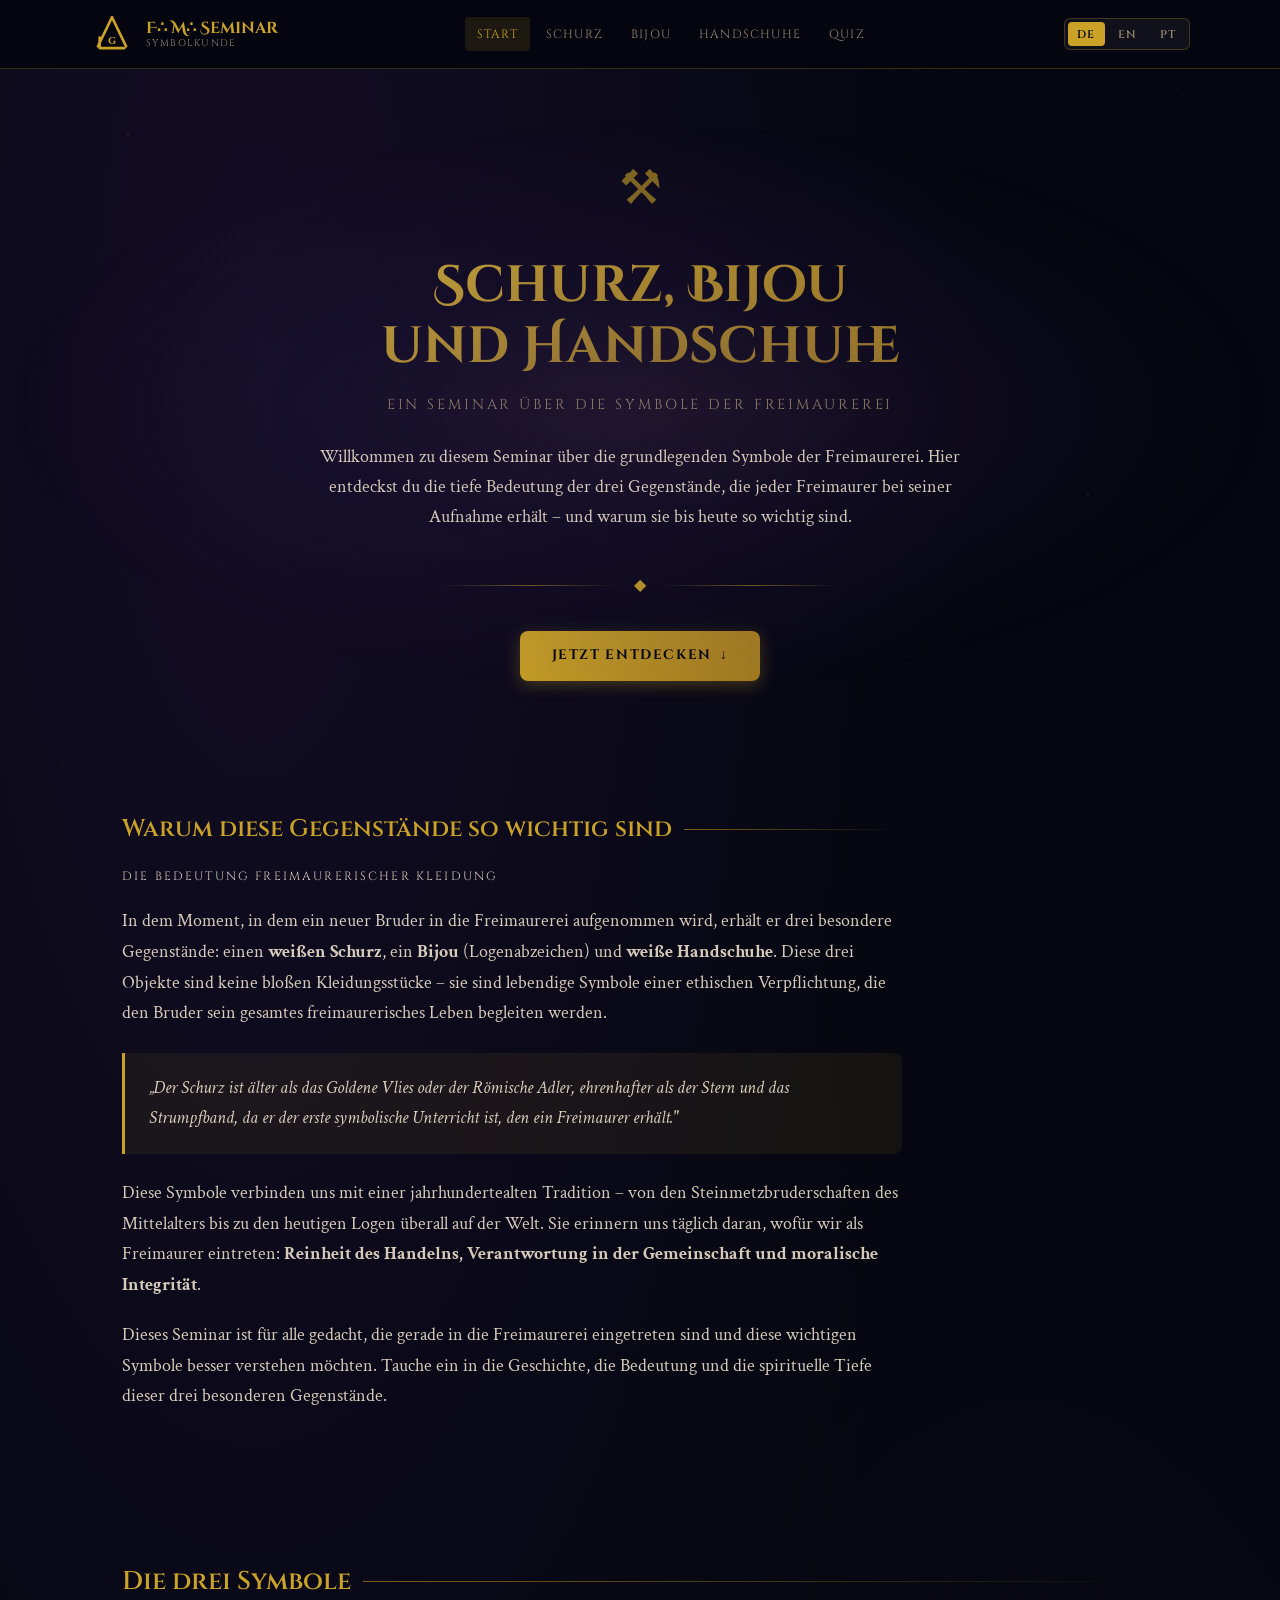
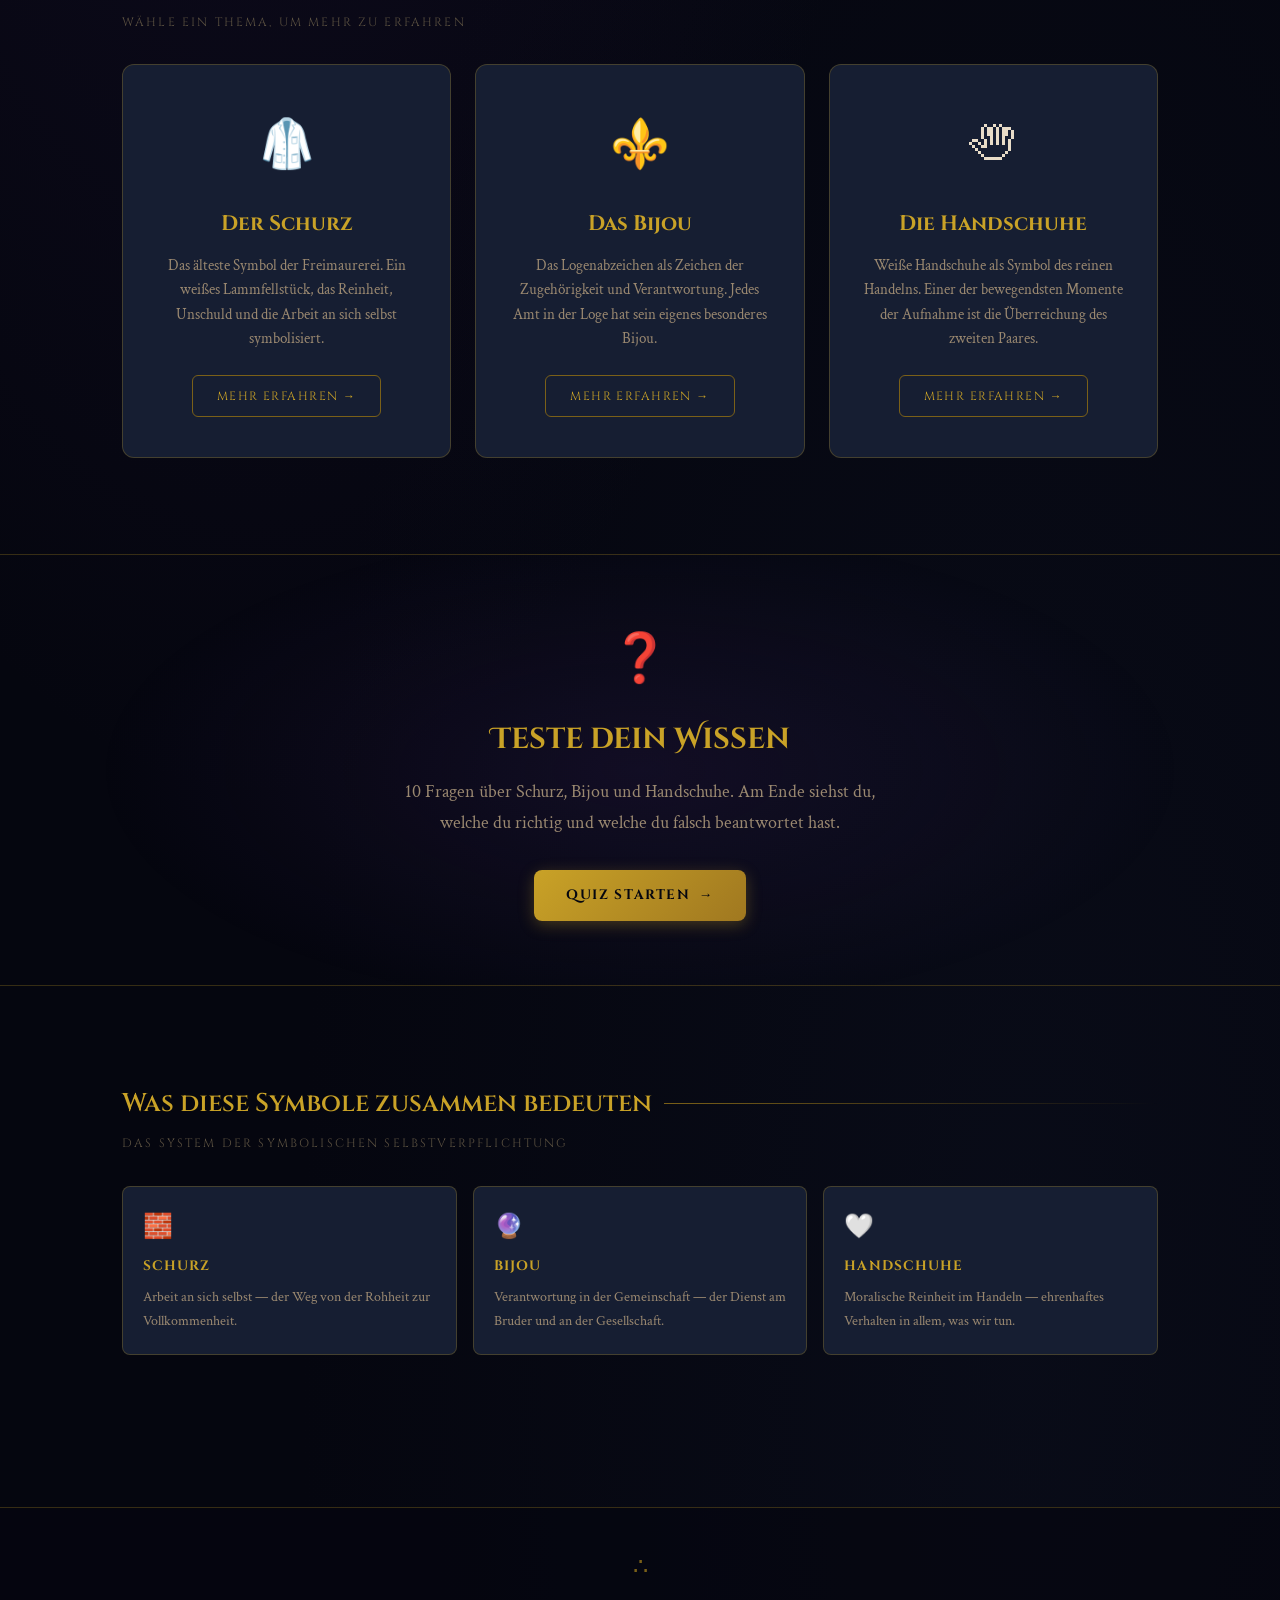
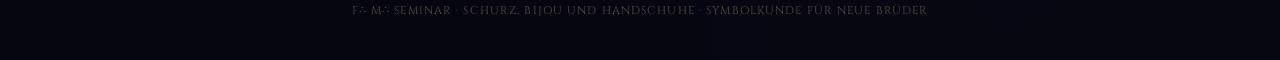
==== commit a761084f: "emojis updated" ====
--- a/index.html
+++ b/index.html
@@ -1,393 +1,561 @@
-<!DOCTYPE html>
+<!doctype html>
 <html lang="de">
-<head>
-  <meta charset="UTF-8">
-  <meta name="viewport" content="width=device-width, initial-scale=1.0">
-  <title>Schurz, Bijou & Handschuhe — Freimaurerei Seminar</title>
-  <link rel="stylesheet" href="styles.css">
-</head>
-<body>
-
-<header>
-  <div class="header-inner">
-    <a href="index.html" class="logo">
-      <svg class="logo-symbol" viewBox="0 0 100 100" fill="none" xmlns="http://www.w3.org/2000/svg">
-        <line x1="50" y1="12" x2="18" y2="78" stroke="#c9a227" stroke-width="6" stroke-linecap="round"/>
-        <line x1="50" y1="12" x2="82" y2="78" stroke="#c9a227" stroke-width="6" stroke-linecap="round"/>
-        <path d="M22 58 L22 82 L78 82" stroke="#c9a227" stroke-width="6" stroke-linecap="round" stroke-linejoin="round" fill="none"/>
-        <text x="50" y="72" text-anchor="middle" fill="#c9a227" font-family="serif" font-size="24" font-weight="bold">G</text>
-      </svg>
-      <div class="logo-text">
-        F∴ M∴ Seminar
-        <span>Symbolkunde</span>
-      </div>
-    </a>
-
-    <nav>
-      <a href="index.html" class="active">
-        <span class="lang-de">Start</span>
-        <span class="lang-en">Home</span>
-        <span class="lang-pt">Início</span>
-      </a>
-      <a href="schurz.html">
-        <span class="lang-de">Schurz</span>
-        <span class="lang-en">Apron</span>
-        <span class="lang-pt">Avental</span>
-      </a>
-      <a href="bijou.html">
-        <span class="lang-de">Bijou</span>
-        <span class="lang-en">Jewel</span>
-        <span class="lang-pt">Joia</span>
-      </a>
-      <a href="handschuhe.html">
-        <span class="lang-de">Handschuhe</span>
-        <span class="lang-en">Gloves</span>
-        <span class="lang-pt">Luvas</span>
-      </a>
-      <a href="quiz.html">Quiz</a>
-    </nav>
-
-    <div class="lang-toggle">
-      <button class="lang-btn" data-lang="de" onclick="setLanguage('de')">DE</button>
-      <button class="lang-btn" data-lang="en" onclick="setLanguage('en')">EN</button>
-      <button class="lang-btn" data-lang="pt" onclick="setLanguage('pt')">PT</button>
-    </div>
-  </div>
-</header>
-
-<main>
-
-  <!-- ─── HERO ─── -->
-  <section class="hero">
-    <span class="hero-symbol">⚒</span>
-
-    <h1>
-      <span class="lang-de">Schurz, Bijou<br>und Handschuhe</span>
-      <span class="lang-en">Apron, Jewel<br>and Gloves</span>
-      <span class="lang-pt">Avental, Joia<br>e Luvas</span>
-    </h1>
-
-    <p class="subtitle">
-      <span class="lang-de">Ein Seminar über die Symbole der Freimaurerei</span>
-      <span class="lang-en">A Seminar on the Symbols of Freemasonry</span>
-      <span class="lang-pt">Um Seminário sobre os Símbolos da Maçonaria</span>
-    </p>
-
-    <p>
-      <span class="lang-de">Willkommen zu diesem Seminar über die grundlegenden Symbole der Freimaurerei.
-      Hier entdeckst du die tiefe Bedeutung der drei Gegenstände, die jeder Freimaurer
-      bei seiner Aufnahme erhält – und warum sie bis heute so wichtig sind.</span>
-      <span class="lang-en">Welcome to this seminar on the fundamental symbols of Freemasonry.
-      Here you will discover the deep meaning of the three items every Freemason receives
-      upon initiation — and why they remain so important to this day.</span>
-      <span class="lang-pt">Bem-vindo a este seminário sobre os símbolos fundamentais da Maçonaria. Aqui você descobrirá o profundo significado dos três objetos que todo Maçom recebe em sua iniciação — e por que eles permanecem tão importantes até hoje.</span>
-    </p>
-
-    <div class="divider"><span class="divider-symbol">◆</span></div>
-
-    <a href="#topics" class="btn btn-primary">
-      <span class="lang-de">Jetzt entdecken</span>
-      <span class="lang-en">Start Exploring</span>
-      <span class="lang-pt">Explorar agora</span>
-      ↓
-    </a>
-  </section>
-
-  <!-- ─── INTRO SECTION ─── -->
-  <section class="section" id="intro">
-    <div class="container">
-      <div class="content-block">
-
-        <div class="lang-de">
-          <h2 class="section-title">Warum diese Gegenstände so wichtig sind</h2>
-          <p class="section-subtitle">Die Bedeutung freimaurerischer Kleidung</p>
-
-          <p>
-            In dem Moment, in dem ein neuer Bruder in die Freimaurerei aufgenommen wird, erhält er drei
-            besondere Gegenstände: einen <strong>weißen Schurz</strong>, ein <strong>Bijou</strong> (Logenabzeichen)
-            und <strong>weiße Handschuhe</strong>. Diese drei Objekte sind keine bloßen Kleidungsstücke –
-            sie sind lebendige Symbole einer ethischen Verpflichtung, die den Bruder sein gesamtes
-            freimaurerisches Leben begleiten werden.
-          </p>
-
-          <div class="highlight-box">
-            <p>
-              „Der Schurz ist älter als das Goldene Vlies oder der Römische Adler, ehrenhafter als der
-              Stern und das Strumpfband, da er der erste symbolische Unterricht ist, den ein Freimaurer erhält."
-            </p>
-          </div>
-
-          <p>
-            Diese Symbole verbinden uns mit einer jahrhundertealten Tradition – von den Steinmetzbruderschaften
-            des Mittelalters bis zu den heutigen Logen überall auf der Welt. Sie erinnern uns täglich daran,
-            wofür wir als Freimaurer eintreten: <strong>Reinheit des Handelns, Verantwortung in der Gemeinschaft
-            und moralische Integrität</strong>.
-          </p>
-
-          <p>
-            Dieses Seminar ist für alle gedacht, die gerade in die Freimaurerei eingetreten sind und
-            diese wichtigen Symbole besser verstehen möchten. Tauche ein in die Geschichte, die Bedeutung
-            und die spirituelle Tiefe dieser drei besonderen Gegenstände.
-          </p>
-        </div>
-
-        <div class="lang-en">
-          <h2 class="section-title">Why These Items Matter</h2>
-          <p class="section-subtitle">The significance of Masonic attire</p>
-
-          <p>
-            At the moment a new brother is initiated into Freemasonry, he receives three special items:
-            a <strong>white apron</strong>, a <strong>jewel</strong> (lodge badge) and <strong>white gloves</strong>.
-            These three objects are not mere garments — they are living symbols of an ethical commitment
-            that will accompany the brother throughout his entire Masonic life.
-          </p>
-
-          <div class="highlight-box">
-            <p>
-              "The apron is more ancient than the Golden Fleece or Roman Eagle, more honorable than the
-              Star and Garter, since it is the first symbolic instruction a Freemason receives."
-            </p>
-          </div>
-
-          <p>
-            These symbols connect us to a centuries-old tradition — from the stonemason guilds of the
-            Middle Ages to today's lodges around the world. They remind us daily of what we stand for
-            as Freemasons: <strong>purity of action, responsibility in community, and moral integrity</strong>.
-          </p>
-
-          <p>
-            This seminar is designed for those who have recently entered Freemasonry and wish to better
-            understand these important symbols. Dive into the history, meaning, and spiritual depth
-            of these three special items.
-          </p>
-        </div>
-
-        <div class="lang-pt">
-          <h2 class="section-title">Por que esses objetos são tão importantes</h2>
-          <p class="section-subtitle">O significado das vestes maçônicas</p>
-
-          <p>
-            No momento em que um novo irmão é iniciado na Maçonaria, ele recebe três objetos especiais: um <strong>avental branco</strong>, uma <strong>joia</strong> (distintivo da loja) e <strong>luvas brancas</strong>. Esses três objetos não são meras peças de vestuário — são símbolos vivos de um compromisso ético que acompanhará o irmão durante toda a sua vida maçônica.
-          </p>
-
-          <div class="highlight-box">
-            <p>
-              "O avental é mais antigo que o Velocino de Ouro ou a Águia Romana, mais honroso que a Estrela e a Jarreteira, pois é o primeiro ensinamento simbólico que um Maçom recebe."
-            </p>
-          </div>
-
-          <p>
-            Esses símbolos nos conectam a uma tradição secular — das guildas de pedreiros da Idade Média às lojas de hoje ao redor do mundo. Eles nos lembram diariamente do que defendemos como Maçons: <strong>pureza de ação, responsabilidade na comunidade e integridade moral</strong>.
-          </p>
-
-          <p>
-            Este seminário é destinado a todos que recentemente ingressaram na Maçonaria e desejam compreender melhor esses importantes símbolos. Mergulhe na história, no significado e na profundidade espiritual desses três objetos especiais.
-          </p>
-        </div>
-
-      </div>
-    </div>
-  </section>
-
-  <!-- ─── TOPIC CARDS ─── -->
-  <section class="section" id="topics">
-    <div class="container">
-
-      <div class="lang-de">
-        <h2 class="section-title">Die drei Symbole</h2>
-        <p class="section-subtitle">Wähle ein Thema, um mehr zu erfahren</p>
-      </div>
-      <div class="lang-en">
-        <h2 class="section-title">The Three Symbols</h2>
-        <p class="section-subtitle">Choose a topic to learn more</p>
-      </div>
-      <div class="lang-pt">
-        <h2 class="section-title">Os Três Símbolos</h2>
-        <p class="section-subtitle">Escolha um tema para aprender mais</p>
-      </div>
-
-      <div class="topic-cards">
-
-        <!-- SCHURZ -->
-        <a href="schurz.html" class="topic-card">
-          <span class="icon">🧱</span>
-          <h3>
-            <span class="lang-de">Der Schurz</span>
-            <span class="lang-en">The Apron</span>
-            <span class="lang-pt">O Avental</span>
-          </h3>
-          <p>
-            <span class="lang-de">Das älteste Symbol der Freimaurerei. Ein weißes Lammfellstück,
-            das Reinheit, Unschuld und die Arbeit an sich selbst symbolisiert.</span>
-            <span class="lang-en">The oldest symbol in Freemasonry. A white lambskin piece
-            symbolizing purity, innocence, and the work on oneself.</span>
-            <span class="lang-pt">O símbolo mais antigo da Maçonaria. Um pedaço de pele de cordeiro branca que simboliza pureza, inocência e o trabalho sobre si mesmo.</span>
-          </p>
-          <span class="card-btn">
-            <span class="lang-de">Mehr erfahren →</span>
-            <span class="lang-en">Learn more →</span>
-            <span class="lang-pt">Saiba mais →</span>
-          </span>
+  <head>
+    <meta charset="UTF-8" />
+    <meta name="viewport" content="width=device-width, initial-scale=1.0" />
+    <title>Schurz, Bijou & Handschuhe — Freimaurerei Seminar</title>
+    <link rel="stylesheet" href="styles.css" />
+  </head>
+  <body>
+    <header>
+      <div class="header-inner">
+        <a href="index.html" class="logo">
+          <svg
+            class="logo-symbol"
+            viewBox="0 0 100 100"
+            fill="none"
+            xmlns="http://www.w3.org/2000/svg"
+          >
+            <line
+              x1="50"
+              y1="12"
+              x2="18"
+              y2="78"
+              stroke="#c9a227"
+              stroke-width="6"
+              stroke-linecap="round"
+            />
+            <line
+              x1="50"
+              y1="12"
+              x2="82"
+              y2="78"
+              stroke="#c9a227"
+              stroke-width="6"
+              stroke-linecap="round"
+            />
+            <path
+              d="M22 58 L22 82 L78 82"
+              stroke="#c9a227"
+              stroke-width="6"
+              stroke-linecap="round"
+              stroke-linejoin="round"
+              fill="none"
+            />
+            <text
+              x="50"
+              y="72"
+              text-anchor="middle"
+              fill="#c9a227"
+              font-family="serif"
+              font-size="24"
+              font-weight="bold"
+            >
+              G
+            </text>
+          </svg>
+          <div class="logo-text">
+            F∴ M∴ Seminar
+            <span>Symbolkunde</span>
+          </div>
         </a>
 
-        <!-- BIJOU -->
-        <a href="bijou.html" class="topic-card">
-          <span class="icon">🔮</span>
-          <h3>
-            <span class="lang-de">Das Bijou</span>
-            <span class="lang-en">The Jewel</span>
-            <span class="lang-pt">A Joia</span>
-          </h3>
-          <p>
-            <span class="lang-de">Das Logenabzeichen als Zeichen der Zugehörigkeit und Verantwortung.
-            Jedes Amt in der Loge hat sein eigenes besonderes Bijou.</span>
-            <span class="lang-en">The lodge badge as a sign of belonging and responsibility.
-            Each office in the lodge has its own distinctive jewel.</span>
-            <span class="lang-pt">O distintivo da loja como sinal de pertencimento e responsabilidade. Cada cargo na loja tem sua própria joia especial.</span>
-          </p>
-          <span class="card-btn">
-            <span class="lang-de">Mehr erfahren →</span>
-            <span class="lang-en">Learn more →</span>
-            <span class="lang-pt">Saiba mais →</span>
-          </span>
-        </a>
-
-        <!-- HANDSCHUHE -->
-        <a href="handschuhe.html" class="topic-card">
-          <span class="icon">🤍</span>
-          <h3>
-            <span class="lang-de">Die Handschuhe</span>
-            <span class="lang-en">The Gloves</span>
-            <span class="lang-pt">As Luvas</span>
-          </h3>
-          <p>
-            <span class="lang-de">Weiße Handschuhe als Symbol des reinen Handelns. Einer der
-            bewegendsten Momente der Aufnahme ist die Überreichung des zweiten Paares.</span>
-            <span class="lang-en">White gloves as a symbol of pure action. One of the most
-            touching moments of initiation is the presentation of the second pair.</span>
-            <span class="lang-pt">Luvas brancas como símbolo de ação pura. Um dos momentos mais tocantes da iniciação é a entrega do segundo par.</span>
-          </p>
-          <span class="card-btn">
-            <span class="lang-de">Mehr erfahren →</span>
-            <span class="lang-en">Learn more →</span>
-            <span class="lang-pt">Saiba mais →</span>
-          </span>
-        </a>
-
-      </div>
-    </div>
-  </section>
-
-  <!-- ─── QUIZ CTA ─── -->
-  <section class="quiz-cta">
-    <span class="quiz-icon">❓</span>
-    <h2>
-      <span class="lang-de">Teste dein Wissen</span>
-      <span class="lang-en">Test Your Knowledge</span>
-      <span class="lang-pt">Teste seu Conhecimento</span>
-    </h2>
-    <p>
-      <span class="lang-de">10 Fragen über Schurz, Bijou und Handschuhe.
-      Am Ende siehst du, welche du richtig und welche du falsch beantwortet hast.</span>
-      <span class="lang-en">10 questions about the apron, jewel and gloves.
-      At the end you'll see which ones you got right and which ones you missed.</span>
-      <span class="lang-pt">10 perguntas sobre o avental, a joia e as luvas. No final, você verá quais acertou e quais errou.</span>
-    </p>
-    <a href="quiz.html" class="btn btn-primary">
-      <span class="lang-de">Quiz starten</span>
-      <span class="lang-en">Start Quiz</span>
-      <span class="lang-pt">Iniciar Quiz</span>
-      →
-    </a>
-  </section>
-
-  <!-- ─── THREE PILLARS ─── -->
-  <section class="section">
-    <div class="container">
-
-      <div class="lang-de">
-        <h2 class="section-title">Was diese Symbole zusammen bedeuten</h2>
-        <p class="section-subtitle">Das System der symbolischen Selbstverpflichtung</p>
-      </div>
-      <div class="lang-en">
-        <h2 class="section-title">What These Symbols Mean Together</h2>
-        <p class="section-subtitle">The system of symbolic self-commitment</p>
-      </div>
-      <div class="lang-pt">
-        <h2 class="section-title">O que Esses Símbolos Significam Juntos</h2>
-        <p class="section-subtitle">O sistema do compromisso simbólico consigo mesmo</p>
-      </div>
-
-      <div class="symbol-meaning">
-        <div class="symbol-meaning-item">
-          <div class="icon">🧱</div>
-          <h4>
+        <nav>
+          <a href="index.html" class="active">
+            <span class="lang-de">Start</span>
+            <span class="lang-en">Home</span>
+            <span class="lang-pt">Início</span>
+          </a>
+          <a href="schurz.html">
             <span class="lang-de">Schurz</span>
             <span class="lang-en">Apron</span>
             <span class="lang-pt">Avental</span>
-          </h4>
-          <p>
-            <span class="lang-de">Arbeit an sich selbst — der Weg von der Rohheit zur Vollkommenheit.</span>
-            <span class="lang-en">Work on the self — the path from the rough to the perfect.</span>
-            <span class="lang-pt">Trabalho sobre si mesmo — o caminho do bruto à perfeição.</span>
-          </p>
-        </div>
-        <div class="symbol-meaning-item">
-          <div class="icon">🔮</div>
-          <h4>
+          </a>
+          <a href="bijou.html">
             <span class="lang-de">Bijou</span>
             <span class="lang-en">Jewel</span>
             <span class="lang-pt">Joia</span>
-          </h4>
-          <p>
-            <span class="lang-de">Verantwortung in der Gemeinschaft — der Dienst am Bruder und an der Gesellschaft.</span>
-            <span class="lang-en">Responsibility in community — service to the brother and to society.</span>
-            <span class="lang-pt">Responsabilidade na comunidade — o serviço ao irmão e à sociedade.</span>
-          </p>
-        </div>
-        <div class="symbol-meaning-item">
-          <div class="icon">🤍</div>
-          <h4>
+          </a>
+          <a href="handschuhe.html">
             <span class="lang-de">Handschuhe</span>
             <span class="lang-en">Gloves</span>
             <span class="lang-pt">Luvas</span>
-          </h4>
-          <p>
-            <span class="lang-de">Moralische Reinheit im Handeln — ehrenhaftes Verhalten in allem, was wir tun.</span>
-            <span class="lang-en">Moral purity in action — honorable conduct in everything we do.</span>
-            <span class="lang-pt">Pureza moral na ação — conduta honrosa em tudo o que fazemos.</span>
-          </p>
+          </a>
+          <a href="quiz.html">Quiz</a>
+        </nav>
+
+        <div class="lang-toggle">
+          <button class="lang-btn" data-lang="de" onclick="setLanguage('de')">
+            DE
+          </button>
+          <button class="lang-btn" data-lang="en" onclick="setLanguage('en')">
+            EN
+          </button>
+          <button class="lang-btn" data-lang="pt" onclick="setLanguage('pt')">
+            PT
+          </button>
         </div>
       </div>
-
-    </div>
-  </section>
-
-</main>
-
-<footer>
-  <span class="footer-symbol">∴</span>
-  <p>
-    <span class="lang-de">F∴ M∴ Seminar · Schurz, Bijou und Handschuhe · Symbolkunde für neue Brüder</span>
-    <span class="lang-en">F∴ M∴ Seminar · Apron, Jewel and Gloves · Symbolism for New Brothers</span>
-    <span class="lang-pt">F∴ M∴ Seminário · Avental, Joia e Luvas · Simbolismo para Novos Irmãos</span>
-  </p>
-</footer>
-
-<script>
-  function setLanguage(lang) {
-    localStorage.setItem('lang', lang);
-    document.documentElement.lang = lang;
-    document.querySelectorAll('.lang-btn').forEach(btn => {
-      btn.classList.toggle('active', btn.dataset.lang === lang);
-    });
-  }
-
-  document.addEventListener('DOMContentLoaded', function () {
-    const lang = localStorage.getItem('lang') || 'de';
-    setLanguage(lang);
-  });
-</script>
-
-</body>
+    </header>
+
+    <main>
+      <!-- ─── HERO ─── -->
+      <section class="hero">
+        <span class="hero-symbol">⚒</span>
+
+        <h1>
+          <span class="lang-de">Schurz, Bijou<br />und Handschuhe</span>
+          <span class="lang-en">Apron, Jewel<br />and Gloves</span>
+          <span class="lang-pt">Avental, Joia<br />e Luvas</span>
+        </h1>
+
+        <p class="subtitle">
+          <span class="lang-de"
+            >Ein Seminar über die Symbole der Freimaurerei</span
+          >
+          <span class="lang-en">A Seminar on the Symbols of Freemasonry</span>
+          <span class="lang-pt"
+            >Um Seminário sobre os Símbolos da Maçonaria</span
+          >
+        </p>
+
+        <p>
+          <span class="lang-de"
+            >Willkommen zu diesem Seminar über die grundlegenden Symbole der
+            Freimaurerei. Hier entdeckst du die tiefe Bedeutung der drei
+            Gegenstände, die jeder Freimaurer bei seiner Aufnahme erhält – und
+            warum sie bis heute so wichtig sind.</span
+          >
+          <span class="lang-en"
+            >Welcome to this seminar on the fundamental symbols of Freemasonry.
+            Here you will discover the deep meaning of the three items every
+            Freemason receives upon initiation — and why they remain so
+            important to this day.</span
+          >
+          <span class="lang-pt"
+            >Bem-vindo a este seminário sobre os símbolos fundamentais da
+            Maçonaria. Aqui você descobrirá o profundo significado dos três
+            objetos que todo Maçom recebe em sua iniciação — e por que eles
+            permanecem tão importantes até hoje.</span
+          >
+        </p>
+
+        <div class="divider"><span class="divider-symbol">◆</span></div>
+
+        <a href="#topics" class="btn btn-primary">
+          <span class="lang-de">Jetzt entdecken</span>
+          <span class="lang-en">Start Exploring</span>
+          <span class="lang-pt">Explorar agora</span>
+          ↓
+        </a>
+      </section>
+
+      <!-- ─── INTRO SECTION ─── -->
+      <section class="section" id="intro">
+        <div class="container">
+          <div class="content-block">
+            <div class="lang-de">
+              <h2 class="section-title">
+                Warum diese Gegenstände so wichtig sind
+              </h2>
+              <p class="section-subtitle">
+                Die Bedeutung freimaurerischer Kleidung
+              </p>
+
+              <p>
+                In dem Moment, in dem ein neuer Bruder in die Freimaurerei
+                aufgenommen wird, erhält er drei besondere Gegenstände: einen
+                <strong>weißen Schurz</strong>, ein
+                <strong>Bijou</strong> (Logenabzeichen) und
+                <strong>weiße Handschuhe</strong>. Diese drei Objekte sind keine
+                bloßen Kleidungsstücke – sie sind lebendige Symbole einer
+                ethischen Verpflichtung, die den Bruder sein gesamtes
+                freimaurerisches Leben begleiten werden.
+              </p>
+
+              <div class="highlight-box">
+                <p>
+                  „Der Schurz ist älter als das Goldene Vlies oder der Römische
+                  Adler, ehrenhafter als der Stern und das Strumpfband, da er
+                  der erste symbolische Unterricht ist, den ein Freimaurer
+                  erhält."
+                </p>
+              </div>
+
+              <p>
+                Diese Symbole verbinden uns mit einer jahrhundertealten
+                Tradition – von den Steinmetzbruderschaften des Mittelalters bis
+                zu den heutigen Logen überall auf der Welt. Sie erinnern uns
+                täglich daran, wofür wir als Freimaurer eintreten:
+                <strong
+                  >Reinheit des Handelns, Verantwortung in der Gemeinschaft und
+                  moralische Integrität</strong
+                >.
+              </p>
+
+              <p>
+                Dieses Seminar ist für alle gedacht, die gerade in die
+                Freimaurerei eingetreten sind und diese wichtigen Symbole besser
+                verstehen möchten. Tauche ein in die Geschichte, die Bedeutung
+                und die spirituelle Tiefe dieser drei besonderen Gegenstände.
+              </p>
+            </div>
+
+            <div class="lang-en">
+              <h2 class="section-title">Why These Items Matter</h2>
+              <p class="section-subtitle">The significance of Masonic attire</p>
+
+              <p>
+                At the moment a new brother is initiated into Freemasonry, he
+                receives three special items: a <strong>white apron</strong>, a
+                <strong>jewel</strong> (lodge badge) and
+                <strong>white gloves</strong>. These three objects are not mere
+                garments — they are living symbols of an ethical commitment that
+                will accompany the brother throughout his entire Masonic life.
+              </p>
+
+              <div class="highlight-box">
+                <p>
+                  "The apron is more ancient than the Golden Fleece or Roman
+                  Eagle, more honorable than the Star and Garter, since it is
+                  the first symbolic instruction a Freemason receives."
+                </p>
+              </div>
+
+              <p>
+                These symbols connect us to a centuries-old tradition — from the
+                stonemason guilds of the Middle Ages to today's lodges around
+                the world. They remind us daily of what we stand for as
+                Freemasons:
+                <strong
+                  >purity of action, responsibility in community, and moral
+                  integrity</strong
+                >.
+              </p>
+
+              <p>
+                This seminar is designed for those who have recently entered
+                Freemasonry and wish to better understand these important
+                symbols. Dive into the history, meaning, and spiritual depth of
+                these three special items.
+              </p>
+            </div>
+
+            <div class="lang-pt">
+              <h2 class="section-title">
+                Por que esses objetos são tão importantes
+              </h2>
+              <p class="section-subtitle">O significado das vestes maçônicas</p>
+
+              <p>
+                No momento em que um novo irmão é iniciado na Maçonaria, ele
+                recebe três objetos especiais: um
+                <strong>avental branco</strong>, uma
+                <strong>joia</strong> (distintivo da loja) e
+                <strong>luvas brancas</strong>. Esses três objetos não são meras
+                peças de vestuário — são símbolos vivos de um compromisso ético
+                que acompanhará o irmão durante toda a sua vida maçônica.
+              </p>
+
+              <div class="highlight-box">
+                <p>
+                  "O avental é mais antigo que o Velocino de Ouro ou a Águia
+                  Romana, mais honroso que a Estrela e a Jarreteira, pois é o
+                  primeiro ensinamento simbólico que um Maçom recebe."
+                </p>
+              </div>
+
+              <p>
+                Esses símbolos nos conectam a uma tradição secular — das guildas
+                de pedreiros da Idade Média às lojas de hoje ao redor do mundo.
+                Eles nos lembram diariamente do que defendemos como Maçons:
+                <strong
+                  >pureza de ação, responsabilidade na comunidade e integridade
+                  moral</strong
+                >.
+              </p>
+
+              <p>
+                Este seminário é destinado a todos que recentemente ingressaram
+                na Maçonaria e desejam compreender melhor esses importantes
+                símbolos. Mergulhe na história, no significado e na profundidade
+                espiritual desses três objetos especiais.
+              </p>
+            </div>
+          </div>
+        </div>
+      </section>
+
+      <!-- ─── TOPIC CARDS ─── -->
+      <section class="section" id="topics">
+        <div class="container">
+          <div class="lang-de">
+            <h2 class="section-title">Die drei Symbole</h2>
+            <p class="section-subtitle">Wähle ein Thema, um mehr zu erfahren</p>
+          </div>
+          <div class="lang-en">
+            <h2 class="section-title">The Three Symbols</h2>
+            <p class="section-subtitle">Choose a topic to learn more</p>
+          </div>
+          <div class="lang-pt">
+            <h2 class="section-title">Os Três Símbolos</h2>
+            <p class="section-subtitle">Escolha um tema para aprender mais</p>
+          </div>
+
+          <div class="topic-cards">
+            <!-- SCHURZ -->
+            <a href="schurz.html" class="topic-card">
+              <span class="icon">🥼</span>
+              <h3>
+                <span class="lang-de">Der Schurz</span>
+                <span class="lang-en">The Apron</span>
+                <span class="lang-pt">O Avental</span>
+              </h3>
+              <p>
+                <span class="lang-de"
+                  >Das älteste Symbol der Freimaurerei. Ein weißes
+                  Lammfellstück, das Reinheit, Unschuld und die Arbeit an sich
+                  selbst symbolisiert.</span
+                >
+                <span class="lang-en"
+                  >The oldest symbol in Freemasonry. A white lambskin piece
+                  symbolizing purity, innocence, and the work on oneself.</span
+                >
+                <span class="lang-pt"
+                  >O símbolo mais antigo da Maçonaria. Um pedaço de pele de
+                  cordeiro branca que simboliza pureza, inocência e o trabalho
+                  sobre si mesmo.</span
+                >
+              </p>
+              <span class="card-btn">
+                <span class="lang-de">Mehr erfahren →</span>
+                <span class="lang-en">Learn more →</span>
+                <span class="lang-pt">Saiba mais →</span>
+              </span>
+            </a>
+
+            <!-- BIJOU -->
+            <a href="bijou.html" class="topic-card">
+              <span class="icon">⚜️</span>
+              <h3>
+                <span class="lang-de">Das Bijou</span>
+                <span class="lang-en">The Jewel</span>
+                <span class="lang-pt">A Joia</span>
+              </h3>
+              <p>
+                <span class="lang-de"
+                  >Das Logenabzeichen als Zeichen der Zugehörigkeit und
+                  Verantwortung. Jedes Amt in der Loge hat sein eigenes
+                  besonderes Bijou.</span
+                >
+                <span class="lang-en"
+                  >The lodge badge as a sign of belonging and responsibility.
+                  Each office in the lodge has its own distinctive jewel.</span
+                >
+                <span class="lang-pt"
+                  >O distintivo da loja como sinal de pertencimento e
+                  responsabilidade. Cada cargo na loja tem sua própria joia
+                  especial.</span
+                >
+              </p>
+              <span class="card-btn">
+                <span class="lang-de">Mehr erfahren →</span>
+                <span class="lang-en">Learn more →</span>
+                <span class="lang-pt">Saiba mais →</span>
+              </span>
+            </a>
+
+            <!-- HANDSCHUHE -->
+            <a href="handschuhe.html" class="topic-card">
+              <span class="icon">🖑</span>
+              <h3>
+                <span class="lang-de">Die Handschuhe</span>
+                <span class="lang-en">The Gloves</span>
+                <span class="lang-pt">As Luvas</span>
+              </h3>
+              <p>
+                <span class="lang-de"
+                  >Weiße Handschuhe als Symbol des reinen Handelns. Einer der
+                  bewegendsten Momente der Aufnahme ist die Überreichung des
+                  zweiten Paares.</span
+                >
+                <span class="lang-en"
+                  >White gloves as a symbol of pure action. One of the most
+                  touching moments of initiation is the presentation of the
+                  second pair.</span
+                >
+                <span class="lang-pt"
+                  >Luvas brancas como símbolo de ação pura. Um dos momentos mais
+                  tocantes da iniciação é a entrega do segundo par.</span
+                >
+              </p>
+              <span class="card-btn">
+                <span class="lang-de">Mehr erfahren →</span>
+                <span class="lang-en">Learn more →</span>
+                <span class="lang-pt">Saiba mais →</span>
+              </span>
+            </a>
+          </div>
+        </div>
+      </section>
+
+      <!-- ─── QUIZ CTA ─── -->
+      <section class="quiz-cta">
+        <span class="quiz-icon">❓</span>
+        <h2>
+          <span class="lang-de">Teste dein Wissen</span>
+          <span class="lang-en">Test Your Knowledge</span>
+          <span class="lang-pt">Teste seu Conhecimento</span>
+        </h2>
+        <p>
+          <span class="lang-de"
+            >10 Fragen über Schurz, Bijou und Handschuhe. Am Ende siehst du,
+            welche du richtig und welche du falsch beantwortet hast.</span
+          >
+          <span class="lang-en"
+            >10 questions about the apron, jewel and gloves. At the end you'll
+            see which ones you got right and which ones you missed.</span
+          >
+          <span class="lang-pt"
+            >10 perguntas sobre o avental, a joia e as luvas. No final, você
+            verá quais acertou e quais errou.</span
+          >
+        </p>
+        <a href="quiz.html" class="btn btn-primary">
+          <span class="lang-de">Quiz starten</span>
+          <span class="lang-en">Start Quiz</span>
+          <span class="lang-pt">Iniciar Quiz</span>
+          →
+        </a>
+      </section>
+
+      <!-- ─── THREE PILLARS ─── -->
+      <section class="section">
+        <div class="container">
+          <div class="lang-de">
+            <h2 class="section-title">Was diese Symbole zusammen bedeuten</h2>
+            <p class="section-subtitle">
+              Das System der symbolischen Selbstverpflichtung
+            </p>
+          </div>
+          <div class="lang-en">
+            <h2 class="section-title">What These Symbols Mean Together</h2>
+            <p class="section-subtitle">
+              The system of symbolic self-commitment
+            </p>
+          </div>
+          <div class="lang-pt">
+            <h2 class="section-title">
+              O que Esses Símbolos Significam Juntos
+            </h2>
+            <p class="section-subtitle">
+              O sistema do compromisso simbólico consigo mesmo
+            </p>
+          </div>
+
+          <div class="symbol-meaning">
+            <div class="symbol-meaning-item">
+              <div class="icon">🧱</div>
+              <h4>
+                <span class="lang-de">Schurz</span>
+                <span class="lang-en">Apron</span>
+                <span class="lang-pt">Avental</span>
+              </h4>
+              <p>
+                <span class="lang-de"
+                  >Arbeit an sich selbst — der Weg von der Rohheit zur
+                  Vollkommenheit.</span
+                >
+                <span class="lang-en"
+                  >Work on the self — the path from the rough to the
+                  perfect.</span
+                >
+                <span class="lang-pt"
+                  >Trabalho sobre si mesmo — o caminho do bruto à
+                  perfeição.</span
+                >
+              </p>
+            </div>
+            <div class="symbol-meaning-item">
+              <div class="icon">🔮</div>
+              <h4>
+                <span class="lang-de">Bijou</span>
+                <span class="lang-en">Jewel</span>
+                <span class="lang-pt">Joia</span>
+              </h4>
+              <p>
+                <span class="lang-de"
+                  >Verantwortung in der Gemeinschaft — der Dienst am Bruder und
+                  an der Gesellschaft.</span
+                >
+                <span class="lang-en"
+                  >Responsibility in community — service to the brother and to
+                  society.</span
+                >
+                <span class="lang-pt"
+                  >Responsabilidade na comunidade — o serviço ao irmão e à
+                  sociedade.</span
+                >
+              </p>
+            </div>
+            <div class="symbol-meaning-item">
+              <div class="icon">🤍</div>
+              <h4>
+                <span class="lang-de">Handschuhe</span>
+                <span class="lang-en">Gloves</span>
+                <span class="lang-pt">Luvas</span>
+              </h4>
+              <p>
+                <span class="lang-de"
+                  >Moralische Reinheit im Handeln — ehrenhaftes Verhalten in
+                  allem, was wir tun.</span
+                >
+                <span class="lang-en"
+                  >Moral purity in action — honorable conduct in everything we
+                  do.</span
+                >
+                <span class="lang-pt"
+                  >Pureza moral na ação — conduta honrosa em tudo o que
+                  fazemos.</span
+                >
+              </p>
+            </div>
+          </div>
+        </div>
+      </section>
+    </main>
+
+    <footer>
+      <span class="footer-symbol">∴</span>
+      <p>
+        <span class="lang-de"
+          >F∴ M∴ Seminar · Schurz, Bijou und Handschuhe · Symbolkunde für neue
+          Brüder</span
+        >
+        <span class="lang-en"
+          >F∴ M∴ Seminar · Apron, Jewel and Gloves · Symbolism for New
+          Brothers</span
+        >
+        <span class="lang-pt"
+          >F∴ M∴ Seminário · Avental, Joia e Luvas · Simbolismo para Novos
+          Irmãos</span
+        >
+      </p>
+    </footer>
+
+    <script>
+      function setLanguage(lang) {
+        localStorage.setItem('lang', lang);
+        document.documentElement.lang = lang;
+        document.querySelectorAll('.lang-btn').forEach((btn) => {
+          btn.classList.toggle('active', btn.dataset.lang === lang);
+        });
+      }
+
+      document.addEventListener('DOMContentLoaded', function () {
+        const lang = localStorage.getItem('lang') || 'de';
+        setLanguage(lang);
+      });
+    </script>
+  </body>
 </html>
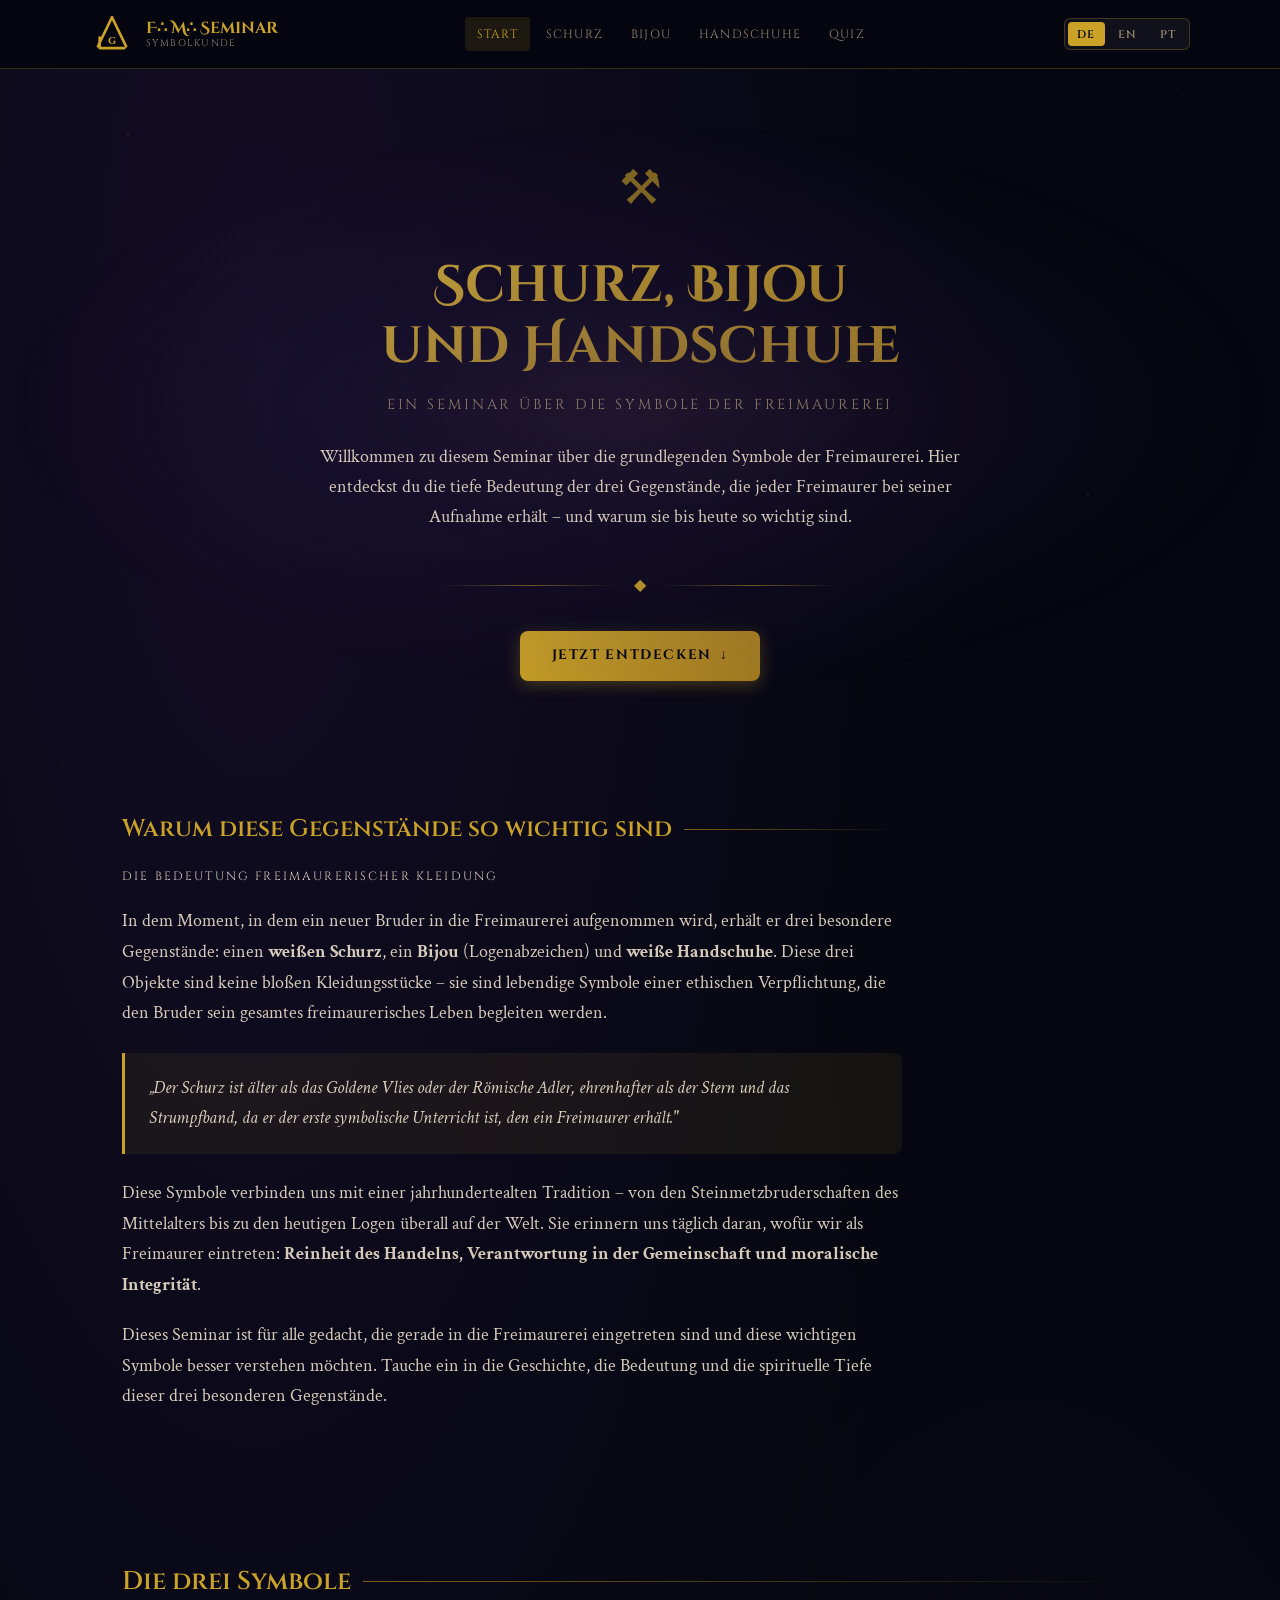
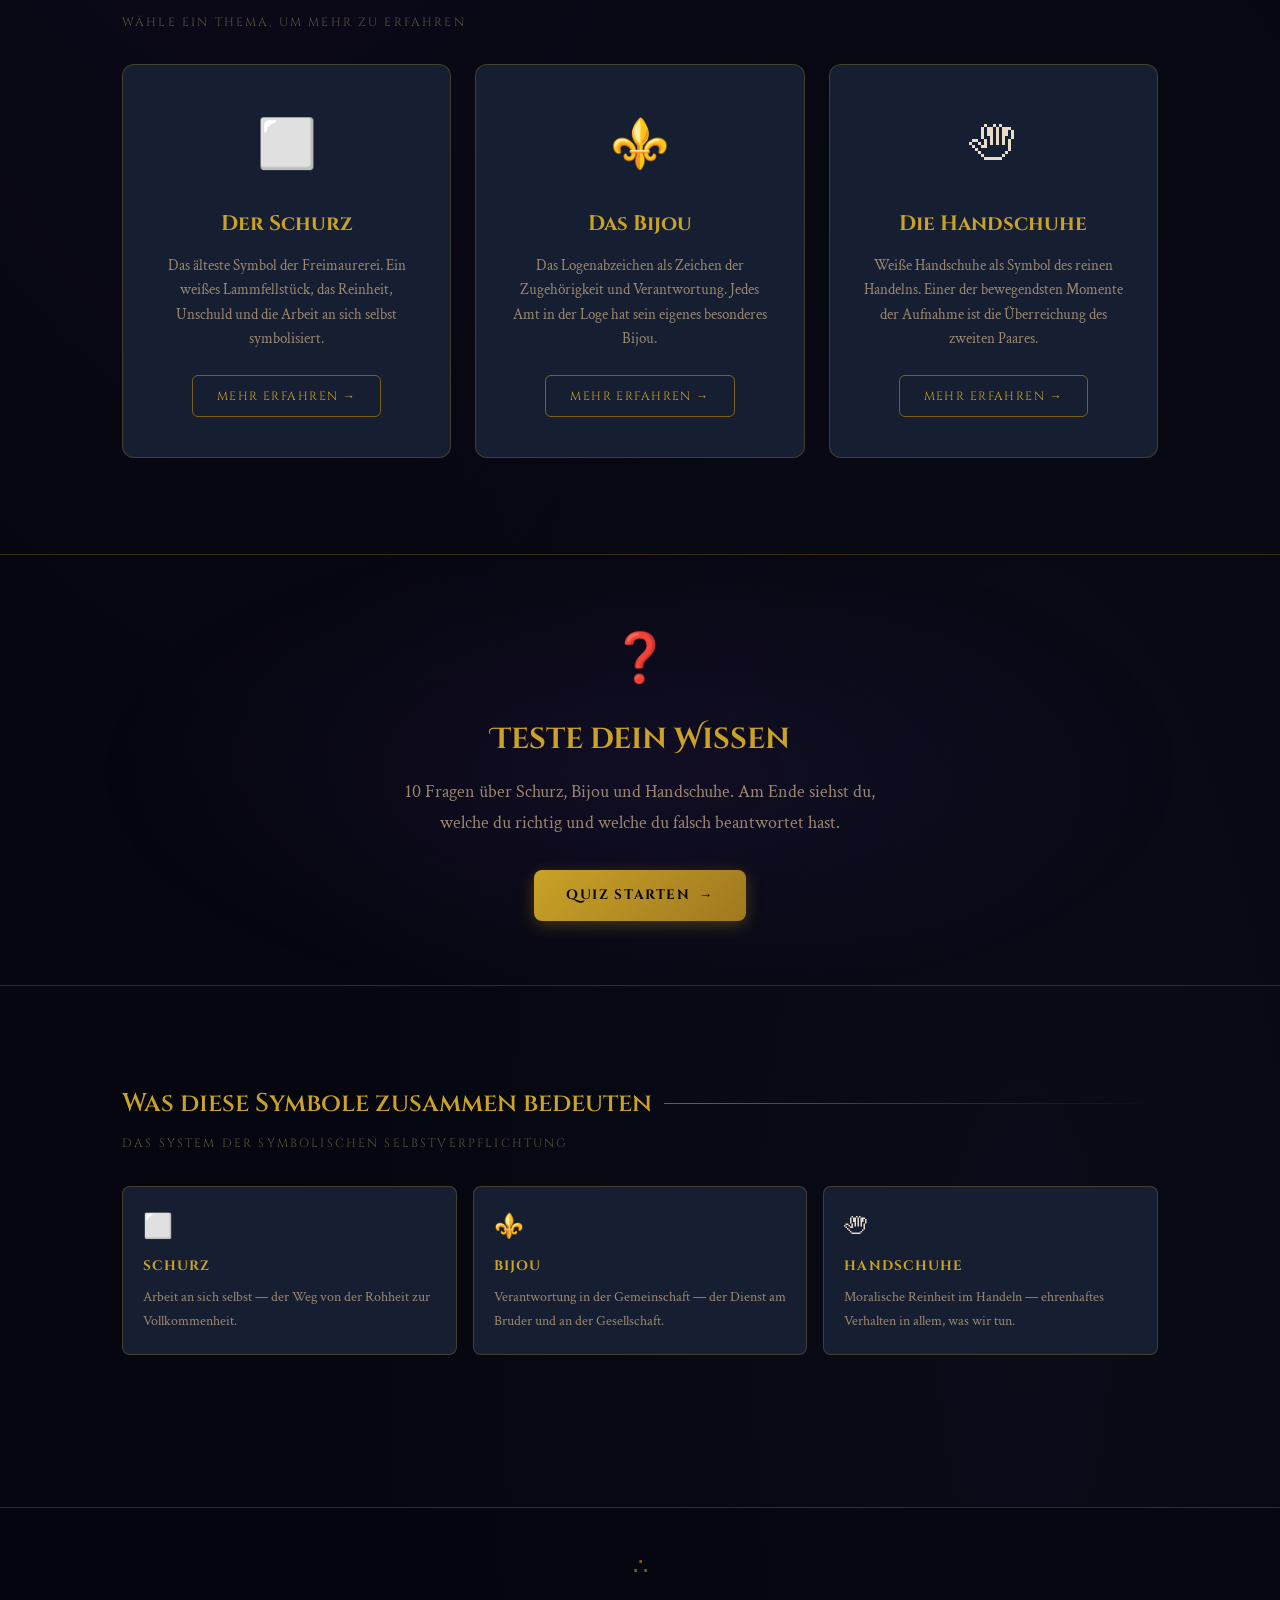
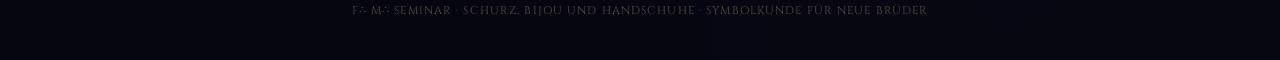
==== commit 821c14f4: "updated emojis" ====
--- a/index.html
+++ b/index.html
@@ -305,7 +305,7 @@
           <div class="topic-cards">
             <!-- SCHURZ -->
             <a href="schurz.html" class="topic-card">
-              <span class="icon">🥼</span>
+              <span class="icon">⬜</span>
               <h3>
                 <span class="lang-de">Der Schurz</span>
                 <span class="lang-en">The Apron</span>
@@ -455,7 +455,7 @@
 
           <div class="symbol-meaning">
             <div class="symbol-meaning-item">
-              <div class="icon">🧱</div>
+              <div class="icon">⬜</div>
               <h4>
                 <span class="lang-de">Schurz</span>
                 <span class="lang-en">Apron</span>
@@ -477,7 +477,7 @@
               </p>
             </div>
             <div class="symbol-meaning-item">
-              <div class="icon">🔮</div>
+              <div class="icon">⚜️</div>
               <h4>
                 <span class="lang-de">Bijou</span>
                 <span class="lang-en">Jewel</span>
@@ -499,7 +499,7 @@
               </p>
             </div>
             <div class="symbol-meaning-item">
-              <div class="icon">🤍</div>
+              <div class="icon">🖑</div>
               <h4>
                 <span class="lang-de">Handschuhe</span>
                 <span class="lang-en">Gloves</span>
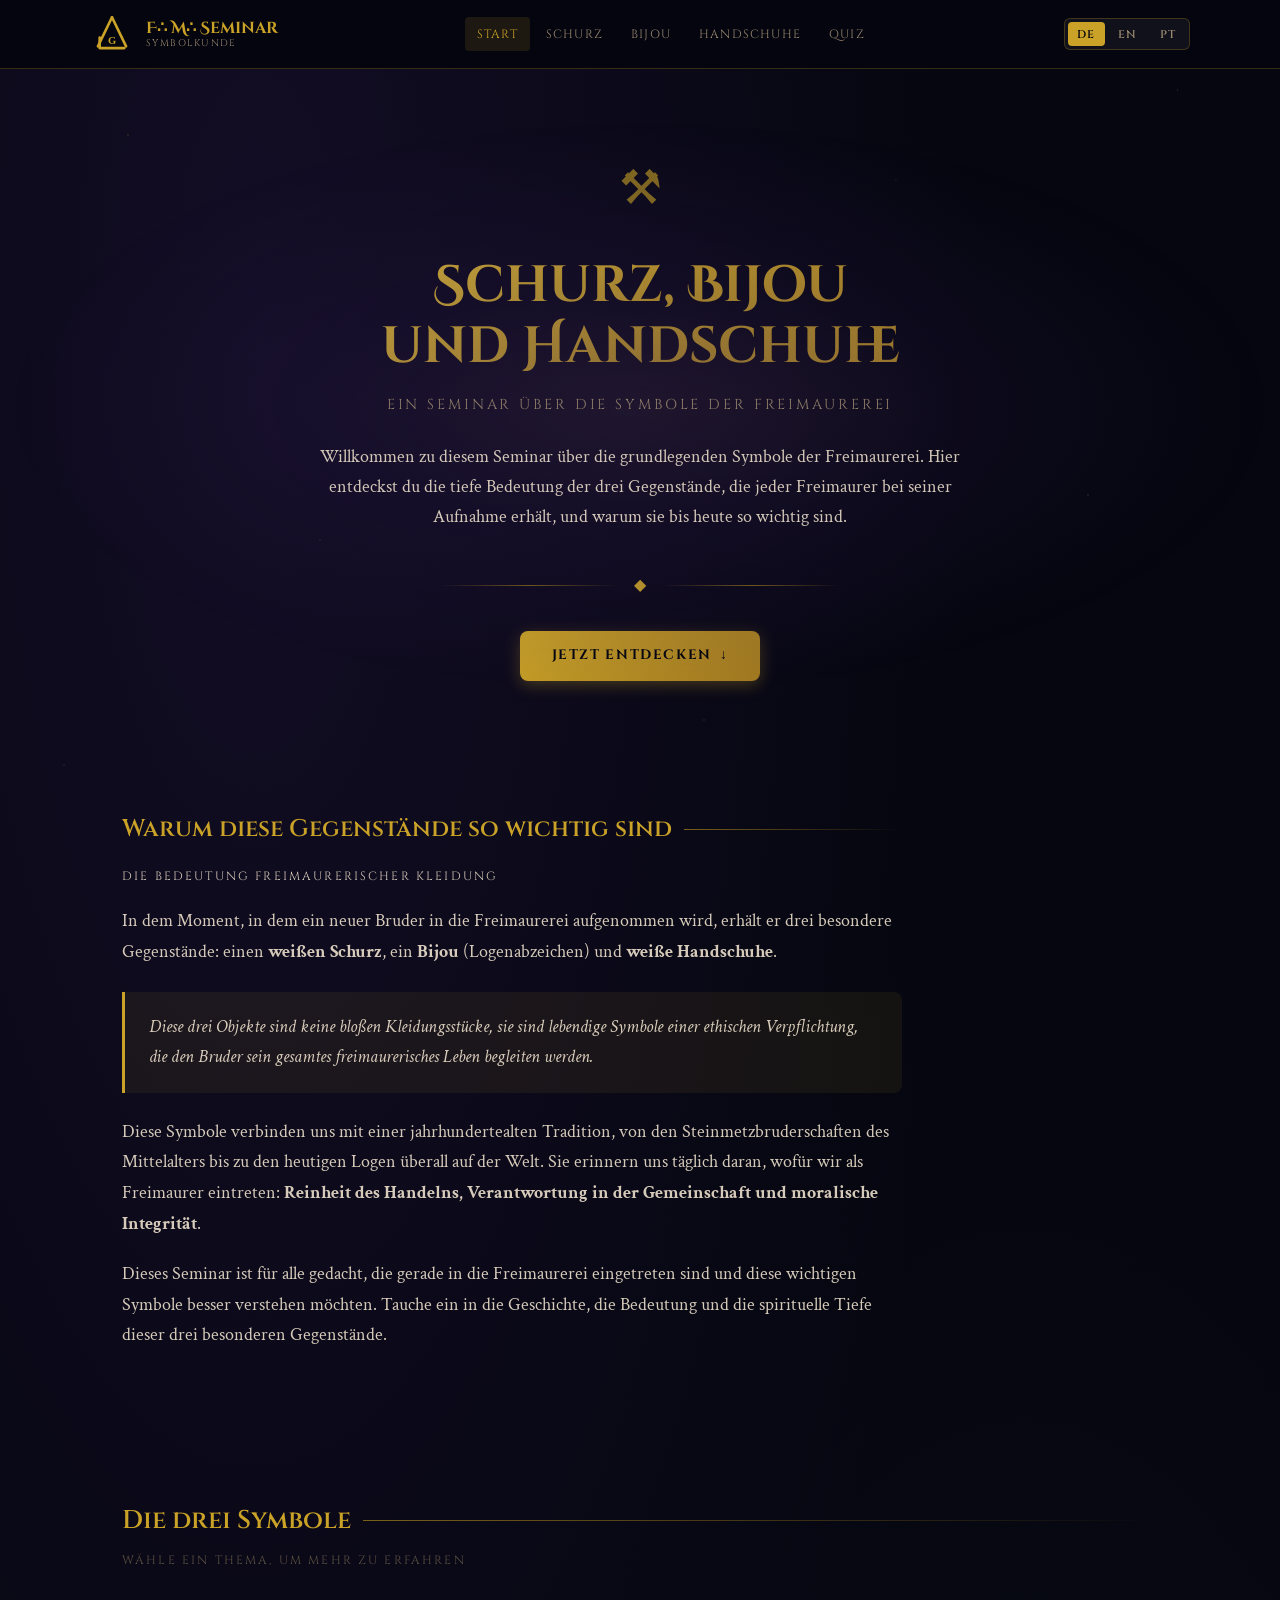
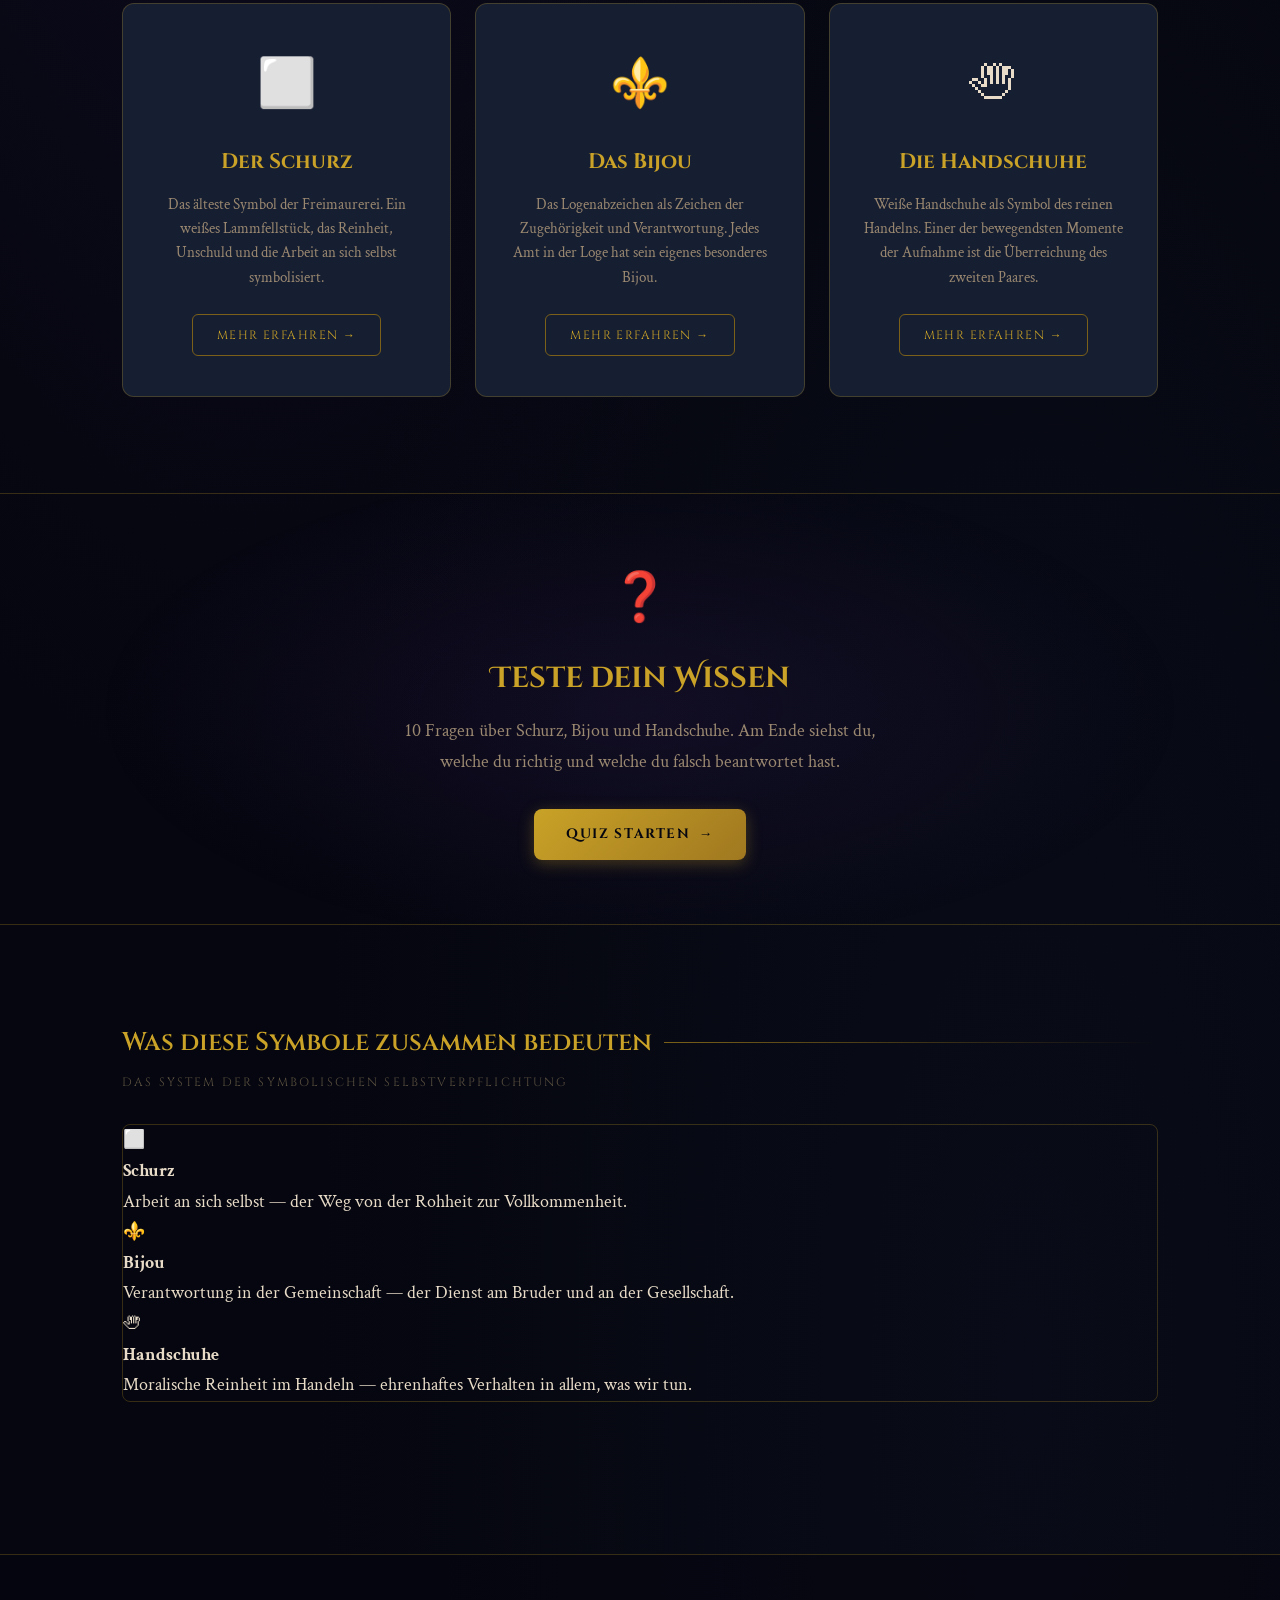
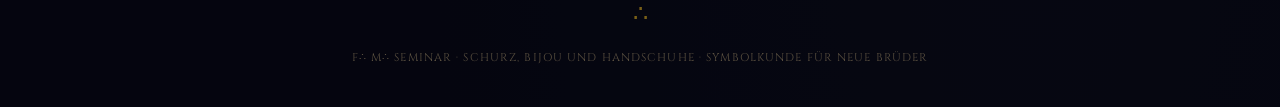
==== commit 2dce7be7: "fixed overflow" ====
--- a/index.html
+++ b/index.html
@@ -123,19 +123,19 @@
           <span class="lang-de"
             >Willkommen zu diesem Seminar über die grundlegenden Symbole der
             Freimaurerei. Hier entdeckst du die tiefe Bedeutung der drei
-            Gegenstände, die jeder Freimaurer bei seiner Aufnahme erhält – und
+            Gegenstände, die jeder Freimaurer bei seiner Aufnahme erhält, und
             warum sie bis heute so wichtig sind.</span
           >
           <span class="lang-en"
             >Welcome to this seminar on the fundamental symbols of Freemasonry.
             Here you will discover the deep meaning of the three items every
-            Freemason receives upon initiation — and why they remain so
-            important to this day.</span
+            Freemason receives upon initiation, and why they remain so important
+            to this day.</span
           >
           <span class="lang-pt"
             >Bem-vindo a este seminário sobre os símbolos fundamentais da
             Maçonaria. Aqui você descobrirá o profundo significado dos três
-            objetos que todo Maçom recebe em sua iniciação — e por que eles
+            objetos que todo Maçom recebe em sua iniciação, e por que eles
             permanecem tão importantes até hoje.</span
           >
         </p>
@@ -167,24 +167,20 @@
                 aufgenommen wird, erhält er drei besondere Gegenstände: einen
                 <strong>weißen Schurz</strong>, ein
                 <strong>Bijou</strong> (Logenabzeichen) und
-                <strong>weiße Handschuhe</strong>. Diese drei Objekte sind keine
-                bloßen Kleidungsstücke – sie sind lebendige Symbole einer
-                ethischen Verpflichtung, die den Bruder sein gesamtes
-                freimaurerisches Leben begleiten werden.
+                <strong>weiße Handschuhe</strong>.
               </p>
 
               <div class="highlight-box">
                 <p>
-                  „Der Schurz ist älter als das Goldene Vlies oder der Römische
-                  Adler, ehrenhafter als der Stern und das Strumpfband, da er
-                  der erste symbolische Unterricht ist, den ein Freimaurer
-                  erhält."
+                  Diese drei Objekte sind keine bloßen Kleidungsstücke, sie sind
+                  lebendige Symbole einer ethischen Verpflichtung, die den
+                  Bruder sein gesamtes freimaurerisches Leben begleiten werden.
                 </p>
               </div>
 
               <p>
                 Diese Symbole verbinden uns mit einer jahrhundertealten
-                Tradition – von den Steinmetzbruderschaften des Mittelalters bis
+                Tradition, von den Steinmetzbruderschaften des Mittelalters bis
                 zu den heutigen Logen überall auf der Welt. Sie erinnern uns
                 täglich daran, wofür wir als Freimaurer eintreten:
                 <strong
@@ -209,21 +205,19 @@
                 At the moment a new brother is initiated into Freemasonry, he
                 receives three special items: a <strong>white apron</strong>, a
                 <strong>jewel</strong> (lodge badge) and
-                <strong>white gloves</strong>. These three objects are not mere
-                garments — they are living symbols of an ethical commitment that
-                will accompany the brother throughout his entire Masonic life.
+                <strong>white gloves</strong>.
               </p>
 
               <div class="highlight-box">
                 <p>
-                  "The apron is more ancient than the Golden Fleece or Roman
-                  Eagle, more honorable than the Star and Garter, since it is
-                  the first symbolic instruction a Freemason receives."
+                  These three objects are not mere garments, they are living
+                  symbols of an ethical commitment that will accompany the
+                  brother throughout his entire Masonic life.
                 </p>
               </div>
 
               <p>
-                These symbols connect us to a centuries-old tradition — from the
+                These symbols connect us to a centuries-old tradition, from the
                 stonemason guilds of the Middle Ages to today's lodges around
                 the world. They remind us daily of what we stand for as
                 Freemasons:
@@ -252,21 +246,19 @@
                 recebe três objetos especiais: um
                 <strong>avental branco</strong>, uma
                 <strong>joia</strong> (distintivo da loja) e
-                <strong>luvas brancas</strong>. Esses três objetos não são meras
-                peças de vestuário — são símbolos vivos de um compromisso ético
-                que acompanhará o irmão durante toda a sua vida maçônica.
+                <strong>luvas brancas</strong>.
               </p>
 
               <div class="highlight-box">
                 <p>
-                  "O avental é mais antigo que o Velocino de Ouro ou a Águia
-                  Romana, mais honroso que a Estrela e a Jarreteira, pois é o
-                  primeiro ensinamento simbólico que um Maçom recebe."
+                  Esses três objetos não são meras peças de vestuário, são
+                  símbolos vivos de um compromisso ético que acompanhará o irmão
+                  durante toda a sua vida maçônica.
                 </p>
               </div>
 
               <p>
-                Esses símbolos nos conectam a uma tradição secular — das guildas
+                Esses símbolos nos conectam a uma tradição secular, das guildas
                 de pedreiros da Idade Média às lojas de hoje ao redor do mundo.
                 Eles nos lembram diariamente do que defendemos como Maçons:
                 <strong
--- a/styles.css
+++ b/styles.css
@@ -21,10 +21,16 @@
 }
 
 /* Language visibility: hide all lang variants, show only the active html[lang] */
-.lang-de, .lang-en, .lang-pt { display: none; }
-html[lang="de"] .lang-de,
-html[lang="en"] .lang-en,
-html[lang="pt"] .lang-pt { display: revert; }
+.lang-de,
+.lang-en,
+.lang-pt {
+  display: none;
+}
+html[lang='de'] .lang-de,
+html[lang='en'] .lang-en,
+html[lang='pt'] .lang-pt {
+  display: revert;
+}
 
 * {
   margin: 0;
@@ -44,29 +50,79 @@
   line-height: 1.7;
   min-height: 100vh;
   background-image:
-    radial-gradient(ellipse at 20% 10%, rgba(45, 27, 78, 0.35) 0%, transparent 50%),
-    radial-gradient(ellipse at 80% 90%, rgba(10, 13, 26, 0.8) 0%, transparent 50%);
+    radial-gradient(
+      ellipse at 20% 10%,
+      rgba(45, 27, 78, 0.35) 0%,
+      transparent 50%
+    ),
+    radial-gradient(
+      ellipse at 80% 90%,
+      rgba(10, 13, 26, 0.8) 0%,
+      transparent 50%
+    );
 }
 
 /* ─── STARS BACKGROUND ─── */
 body::before {
   content: '';
   position: fixed;
-  top: 0; left: 0;
-  width: 100%; height: 100%;
+  top: 0;
+  left: 0;
+  width: 100%;
+  height: 100%;
   pointer-events: none;
   z-index: 0;
   background-image:
-    radial-gradient(1px 1px at 10% 15%, rgba(201,162,39,0.4) 0%, transparent 100%),
-    radial-gradient(1px 1px at 25% 60%, rgba(201,162,39,0.3) 0%, transparent 100%),
-    radial-gradient(1px 1px at 40% 30%, rgba(255,255,255,0.2) 0%, transparent 100%),
-    radial-gradient(1px 1px at 55% 80%, rgba(201,162,39,0.3) 0%, transparent 100%),
-    radial-gradient(1px 1px at 70% 20%, rgba(255,255,255,0.15) 0%, transparent 100%),
-    radial-gradient(1px 1px at 85% 55%, rgba(201,162,39,0.4) 0%, transparent 100%),
-    radial-gradient(1px 1px at 92% 10%, rgba(255,255,255,0.2) 0%, transparent 100%),
-    radial-gradient(1px 1px at 5% 85%, rgba(201,162,39,0.3) 0%, transparent 100%),
-    radial-gradient(1px 1px at 62% 45%, rgba(255,255,255,0.15) 0%, transparent 100%),
-    radial-gradient(1px 1px at 33% 92%, rgba(201,162,39,0.25) 0%, transparent 100%);
+    radial-gradient(
+      1px 1px at 10% 15%,
+      rgba(201, 162, 39, 0.4) 0%,
+      transparent 100%
+    ),
+    radial-gradient(
+      1px 1px at 25% 60%,
+      rgba(201, 162, 39, 0.3) 0%,
+      transparent 100%
+    ),
+    radial-gradient(
+      1px 1px at 40% 30%,
+      rgba(255, 255, 255, 0.2) 0%,
+      transparent 100%
+    ),
+    radial-gradient(
+      1px 1px at 55% 80%,
+      rgba(201, 162, 39, 0.3) 0%,
+      transparent 100%
+    ),
+    radial-gradient(
+      1px 1px at 70% 20%,
+      rgba(255, 255, 255, 0.15) 0%,
+      transparent 100%
+    ),
+    radial-gradient(
+      1px 1px at 85% 55%,
+      rgba(201, 162, 39, 0.4) 0%,
+      transparent 100%
+    ),
+    radial-gradient(
+      1px 1px at 92% 10%,
+      rgba(255, 255, 255, 0.2) 0%,
+      transparent 100%
+    ),
+    radial-gradient(
+      1px 1px at 5% 85%,
+      rgba(201, 162, 39, 0.3) 0%,
+      transparent 100%
+    ),
+    radial-gradient(
+      1px 1px at 62% 45%,
+      rgba(255, 255, 255, 0.15) 0%,
+      transparent 100%
+    ),
+    radial-gradient(
+      1px 1px at 33% 92%,
+      rgba(201, 162, 39, 0.25) 0%,
+      transparent 100%
+    );
 }
 
 /* ─── HEADER ─── */
@@ -137,10 +193,13 @@
   text-transform: uppercase;
   padding: 0.4rem 0.75rem;
   border-radius: 4px;
-  transition: color 0.2s, background 0.2s;
-}
-
-nav a:hover, nav a.active {
+  transition:
+    color 0.2s,
+    background 0.2s;
+}
+
+nav a:hover,
+nav a.active {
   color: var(--gold);
   background: var(--gold-faint);
 }
@@ -149,7 +208,7 @@
   display: flex;
   align-items: center;
   gap: 0.25rem;
-  background: rgba(255,255,255,0.05);
+  background: rgba(255, 255, 255, 0.05);
   border: 1px solid var(--border);
   border-radius: 6px;
   padding: 0.2rem;
@@ -192,8 +251,16 @@
   position: absolute;
   inset: 0;
   background:
-    radial-gradient(ellipse 70% 60% at 50% 50%, rgba(45, 27, 78, 0.4) 0%, transparent 70%),
-    radial-gradient(ellipse 40% 30% at 50% 50%, rgba(201, 162, 39, 0.06) 0%, transparent 60%);
+    radial-gradient(
+      ellipse 70% 60% at 50% 50%,
+      rgba(45, 27, 78, 0.4) 0%,
+      transparent 70%
+    ),
+    radial-gradient(
+      ellipse 40% 30% at 50% 50%,
+      rgba(201, 162, 39, 0.06) 0%,
+      transparent 60%
+    );
   pointer-events: none;
 }
 
@@ -242,11 +309,17 @@
   max-width: 400px;
 }
 
-.divider::before, .divider::after {
+.divider::before,
+.divider::after {
   content: '';
   flex: 1;
   height: 1px;
-  background: linear-gradient(to right, transparent, var(--gold-dim), transparent);
+  background: linear-gradient(
+    to right,
+    transparent,
+    var(--gold-dim),
+    transparent
+  );
 }
 
 .divider-symbol {
@@ -303,7 +376,10 @@
   border: 1px solid var(--border);
   border-radius: 12px;
   padding: 2rem;
-  transition: transform 0.3s, box-shadow 0.3s, border-color 0.3s;
+  transition:
+    transform 0.3s,
+    box-shadow 0.3s,
+    border-color 0.3s;
 }
 
 .card:hover {
@@ -337,14 +413,18 @@
 .topic-card::before {
   content: '';
   position: absolute;
-  top: 0; left: 0; right: 0;
+  top: 0;
+  left: 0;
+  right: 0;
   height: 3px;
   background: linear-gradient(to right, transparent, var(--gold), transparent);
   opacity: 0;
   transition: opacity 0.3s;
 }
 
-.topic-card:hover::before { opacity: 1; }
+.topic-card:hover::before {
+  opacity: 1;
+}
 
 .topic-card:hover {
   transform: translateY(-6px);
@@ -442,7 +522,7 @@
 
 .btn-ghost:hover {
   color: var(--text-main);
-  border-color: rgba(255,255,255,0.3);
+  border-color: rgba(255, 255, 255, 0.3);
 }
 
 /* ─── IMAGE GALLERY ─── */
@@ -477,9 +557,11 @@
 
 .gallery-item .caption {
   position: absolute;
-  bottom: 0; left: 0; right: 0;
+  bottom: 0;
+  left: 0;
+  right: 0;
   padding: 0.5rem 0.75rem;
-  background: linear-gradient(to top, rgba(0,0,0,0.8) 0%, transparent 100%);
+  background: linear-gradient(to top, rgba(0, 0, 0, 0.8) 0%, transparent 100%);
   font-size: 0.75rem;
   color: var(--text-dim);
   font-family: 'Cinzel', serif;
@@ -505,7 +587,9 @@
   margin-top: 2.5rem;
 }
 
-.content-block h2:first-child { margin-top: 0; }
+.content-block h2:first-child {
+  margin-top: 0;
+}
 
 .content-block p {
   margin-bottom: 1.25rem;
@@ -513,7 +597,8 @@
   opacity: 0.92;
 }
 
-.content-block ul, .content-block ol {
+.content-block ul,
+.content-block ol {
   margin: 1rem 0 1.25rem 1.5rem;
 }
 
@@ -539,48 +624,20 @@
 
 .symbol-meaning {
   display: grid;
-  grid-template-columns: repeat(auto-fit, minmax(220px, 1fr));
-  gap: 1rem;
-  margin: 1.5rem 0;
-}
-
-.symbol-meaning-item {
-  background: var(--bg-card);
-  border: 1px solid var(--border);
-  border-radius: 8px;
-  padding: 1.25rem;
-}
-
-.symbol-meaning-item .icon {
-  font-size: 1.5rem;
-  margin-bottom: 0.5rem;
-}
-
-.symbol-meaning-item h4 {
-  font-family: 'Cinzel', serif;
-  font-size: 0.85rem;
-  color: var(--gold);
-  margin-bottom: 0.4rem;
-  text-transform: uppercase;
-  letter-spacing: 0.08em;
-}
-
-.symbol-meaning-item p {
-  font-size: 0.9rem;
-  color: var(--text-dim);
-  margin: 0;
-  opacity: 1;
-}
-
-/* ─── OFFICER TABLE ─── */
-.officer-table {
-  width: 100%;
+  grid-template-columns: repeat  display: block;
+  overflow-x: auto;
+  -webkit-overflow-scrolling: touch;
   border-collapse: separate;
   border-spacing: 0;
   margin: 1.5rem 0;
   border-radius: 8px;
-  overflow: hidden;
   border: 1px solid var(--border);
+}
+
+.officer-table th,
+.officer-table td {
+  min-width: 0;
+  word-break: break-word;
 }
 
 .officer-table th {
@@ -602,10 +659,12 @@
   color: var(--text-main);
 }
 
-.officer-table tr:last-child td { border-bottom: none; }
+.officer-table tr:last-child td {
+  border-bottom: none;
+}
 
 .officer-table tr:nth-child(even) td {
-  background: rgba(255,255,255,0.02);
+  background: rgba(255, 255, 255, 0.02);
 }
 
 /* ─── QUIZ ─── */
@@ -615,19 +674,22 @@
   padding: 2rem;
 }
 
-.quiz-start, .quiz-end {
+.quiz-start,
+.quiz-end {
   text-align: center;
   padding: 3rem 2rem;
 }
 
-.quiz-start h2, .quiz-end h2 {
+.quiz-start h2,
+.quiz-end h2 {
   font-family: 'Cinzel Decorative', serif;
   font-size: 2rem;
   color: var(--gold);
   margin-bottom: 1rem;
 }
 
-.quiz-start p, .quiz-end p {
+.quiz-start p,
+.quiz-end p {
   color: var(--text-dim);
   margin-bottom: 2rem;
   font-size: 1rem;
@@ -764,10 +826,26 @@
   transition: all 0.2s;
 }
 
-.option-btn.selected .option-letter { background: var(--gold); color: var(--bg-darkest); border-color: var(--gold); }
-.option-btn.correct .option-letter { background: #27b464; color: white; border-color: #27b464; }
-.option-btn.incorrect .option-letter { background: #dc3c3c; color: white; border-color: #dc3c3c; }
-.option-btn.reveal-correct .option-letter { background: rgba(39, 180, 100, 0.3); color: #5de898; border-color: #27b464; }
+.option-btn.selected .option-letter {
+  background: var(--gold);
+  color: var(--bg-darkest);
+  border-color: var(--gold);
+}
+.option-btn.correct .option-letter {
+  background: #27b464;
+  color: white;
+  border-color: #27b464;
+}
+.option-btn.incorrect .option-letter {
+  background: #dc3c3c;
+  color: white;
+  border-color: #dc3c3c;
+}
+.option-btn.reveal-correct .option-letter {
+  background: rgba(39, 180, 100, 0.3);
+  color: #5de898;
+  border-color: #27b464;
+}
 
 .quiz-nav {
   display: flex;
@@ -801,8 +879,12 @@
   margin-bottom: 0.5rem;
 }
 
-.result-correct .q-label { color: #5de898; }
-.result-incorrect .q-label { color: #f07070; }
+.result-correct .q-label {
+  color: #5de898;
+}
+.result-incorrect .q-label {
+  color: #f07070;
+}
 
 .result-item .q-text {
   font-family: 'Cinzel', serif;
@@ -822,9 +904,18 @@
   gap: 0.5rem;
 }
 
-.result-item .your-answer { background: rgba(220, 60, 60, 0.12); color: #f07070; }
-.result-item .your-answer.was-correct { background: rgba(39, 180, 100, 0.12); color: #5de898; }
-.result-item .correct-answer { background: rgba(39, 180, 100, 0.12); color: #5de898; }
+.result-item .your-answer {
+  background: rgba(220, 60, 60, 0.12);
+  color: #f07070;
+}
+.result-item .your-answer.was-correct {
+  background: rgba(39, 180, 100, 0.12);
+  color: #5de898;
+}
+.result-item .correct-answer {
+  background: rgba(39, 180, 100, 0.12);
+  color: #5de898;
+}
 
 /* ─── FOOTER ─── */
 footer {
@@ -910,7 +1001,70 @@
 .quiz-cta {
   text-align: center;
   padding: 4rem 2rem;
-  background: radial-gradient(ellipse 60% 80% at 50% 50%, rgba(45, 27, 78, 0.3) 0%, transparent 70%);
+  background: radial-gradient(
+    ellipse 60% 80% at 50% 50%,
+    rgba(45, 27, 78, 0.3) 0%,
+    transparent 70%
+  );
+  border-top: 1px solid var(--border);
+  border-bottom: 1px solid var(--border);
+  margin: 2rem 0;
+}
+
+.quiz-cta .quiz-icon {
+  font-size: 3rem;
+  display: block;
+  margin-bottom: 1rem;
+}
+
+.quiz-cta h2 {
+  font-family: 'Cinzel Decorative', serif;
+  font-size: 1.8rem;
+  color: var(--gold);
+  margin-bottom: 0.75rem;
+}
+
+.quiz-cta p {
+  color: var(--text-dim);
+  margin-bottom: 2rem;
+  max-width: 500px;
+  margin-left: auto;
+  margin-right: auto;
+}
+
+/* ─── RESPONSIVE ─── */
+@media (max-width: 768px) {
+  html,
+  body {
+    overflow-x: hidden;
+  }
+
+ero .subtitle {
+  font-family: 'Cinzel', serif;
+  font-size: 0.8rem;
+  letter-spacing: 0.2em;
+  text-transform: uppercase;
+  color: var(--text-muted);
+  margin-bottom: 1rem;
+}
+
+.page-hero .intro {
+  max-width: 680px;
+  margin: 0 auto;
+  color: var(--text-dim);
+  font-size: 1.05rem;
+  font-style: italic;
+}
+
+/* ─── QUIZ ICON BIG ─── */
+.quiz-cta {
+  text-align: center;
+  padding: 4rem 2rem;
+  background: radial-gradient(
+    ellipse 60% 80% at 50% 50%,
+    rgba(45, 27, 78, 0.3) 0%,
+    transparent 70%
+  );
   border-top: 1px solid var(--border);
   border-bottom: 1px solid var(--border);
   margin: 2rem 0;
@@ -951,18 +1105,34 @@
     justify-content: center;
   }
 
+  header {
+    padding: 0.75rem 1rem;
+  }
+
   nav a {
     font-size: 0.65rem;
-    padding: 0.35rem 0.5rem;
-  }
-
-  .hero { padding: 3rem 1.25rem 2.5rem; }
-  .page-hero { padding: 2.5rem 1.25rem 2rem; }
-  .container { padding: 0 1.25rem; }
-  .section { padding: 2.5rem 0; }
-
-  .quiz-wrapper { padding: 1rem; }
-  .question-card { padding: 1.5rem; }
+    padding: 0.35rem 0.45rem;
+  }
+
+  .hero {
+    padding: 3rem 1.25rem 2.5rem;
+  }
+  .page-hero {
+    padding: 2.5rem 1.25rem 2rem;
+  }
+  .container {
+    padding: 0 1.25rem;
+  }
+  .section {
+    padding: 2.5rem 0;
+  }
+
+  .quiz-wrapper {
+    padding: 1rem;
+  }
+  .question-card {
+    padding: 1.5rem;
+  }
 
   .gallery {
     grid-template-columns: repeat(auto-fill, minmax(160px, 1fr));
@@ -974,6 +1144,10 @@
 }
 
 @media (max-width: 480px) {
-  .logo-text { display: none; }
-  .score-display { font-size: 3rem; }
-}
+  .logo-text {
+    display: none;
+  }
+  .score-display {
+    font-size: 3rem;
+  }
+}
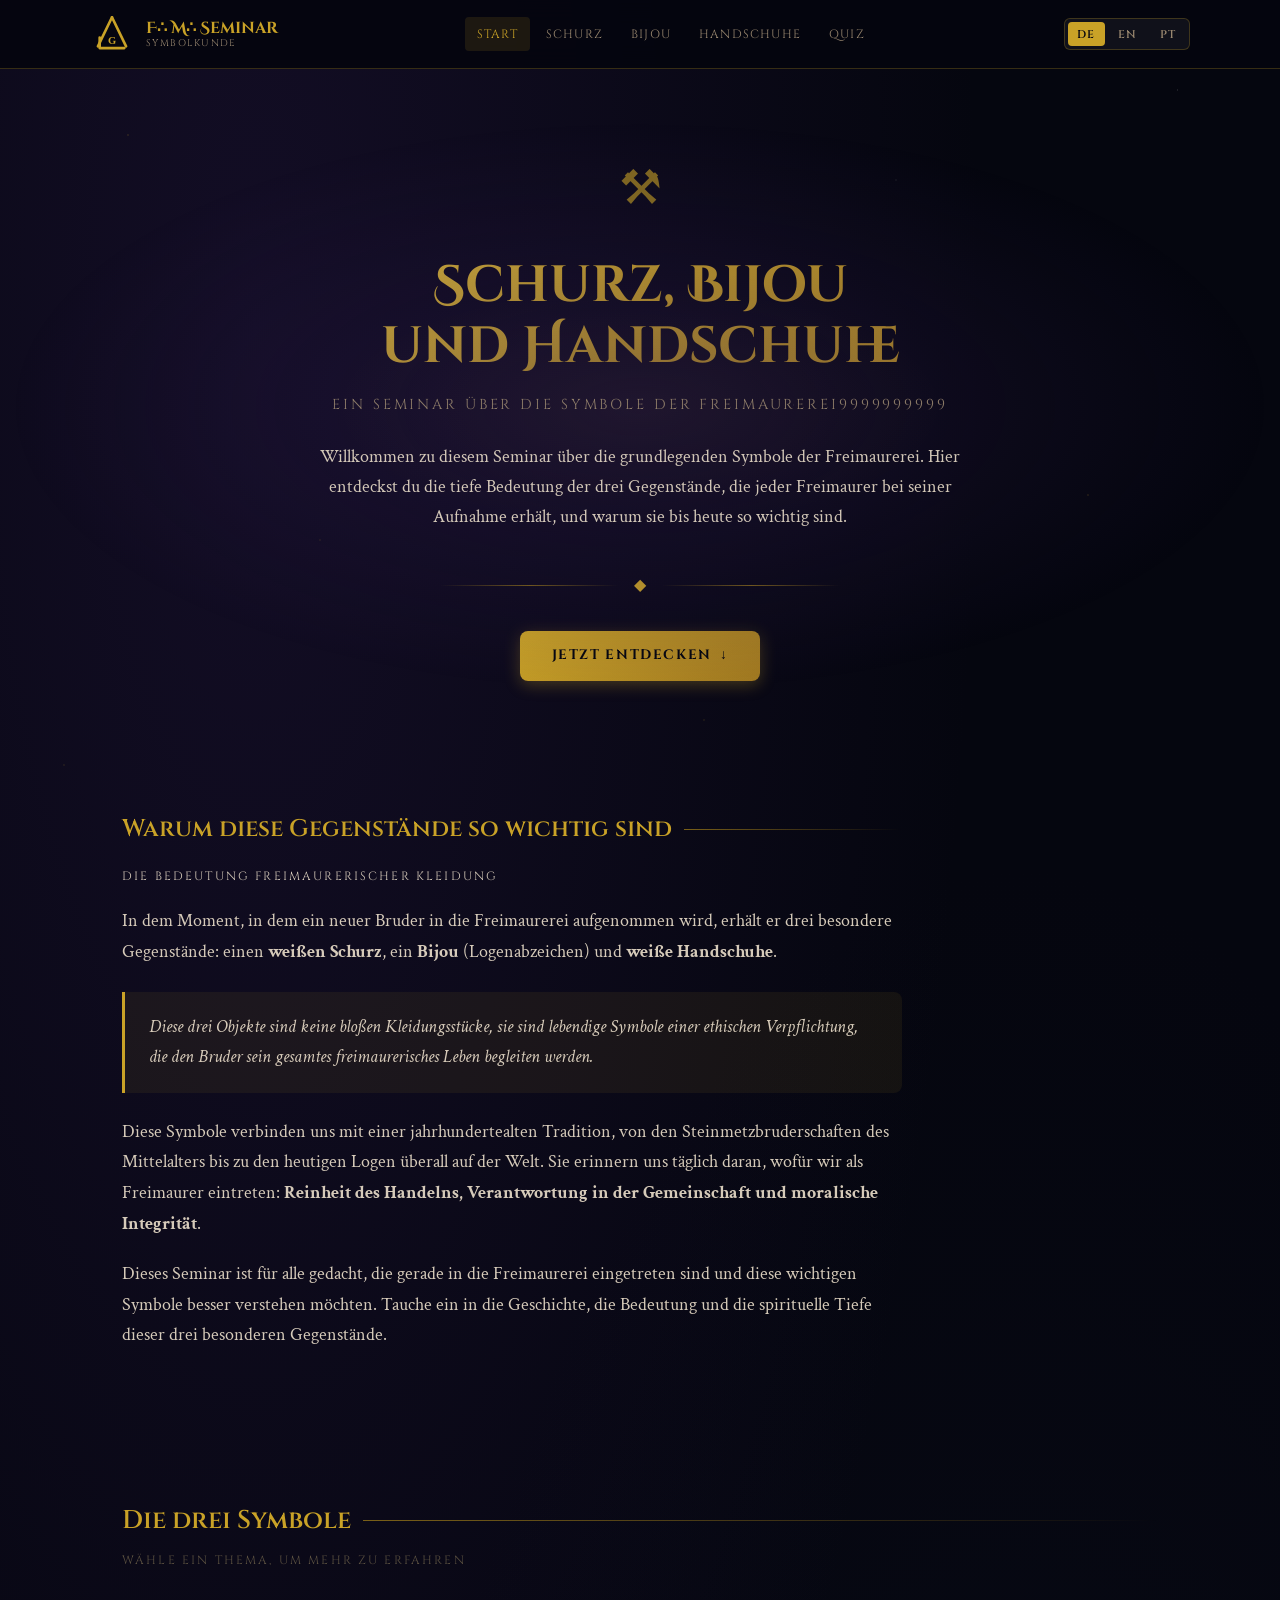
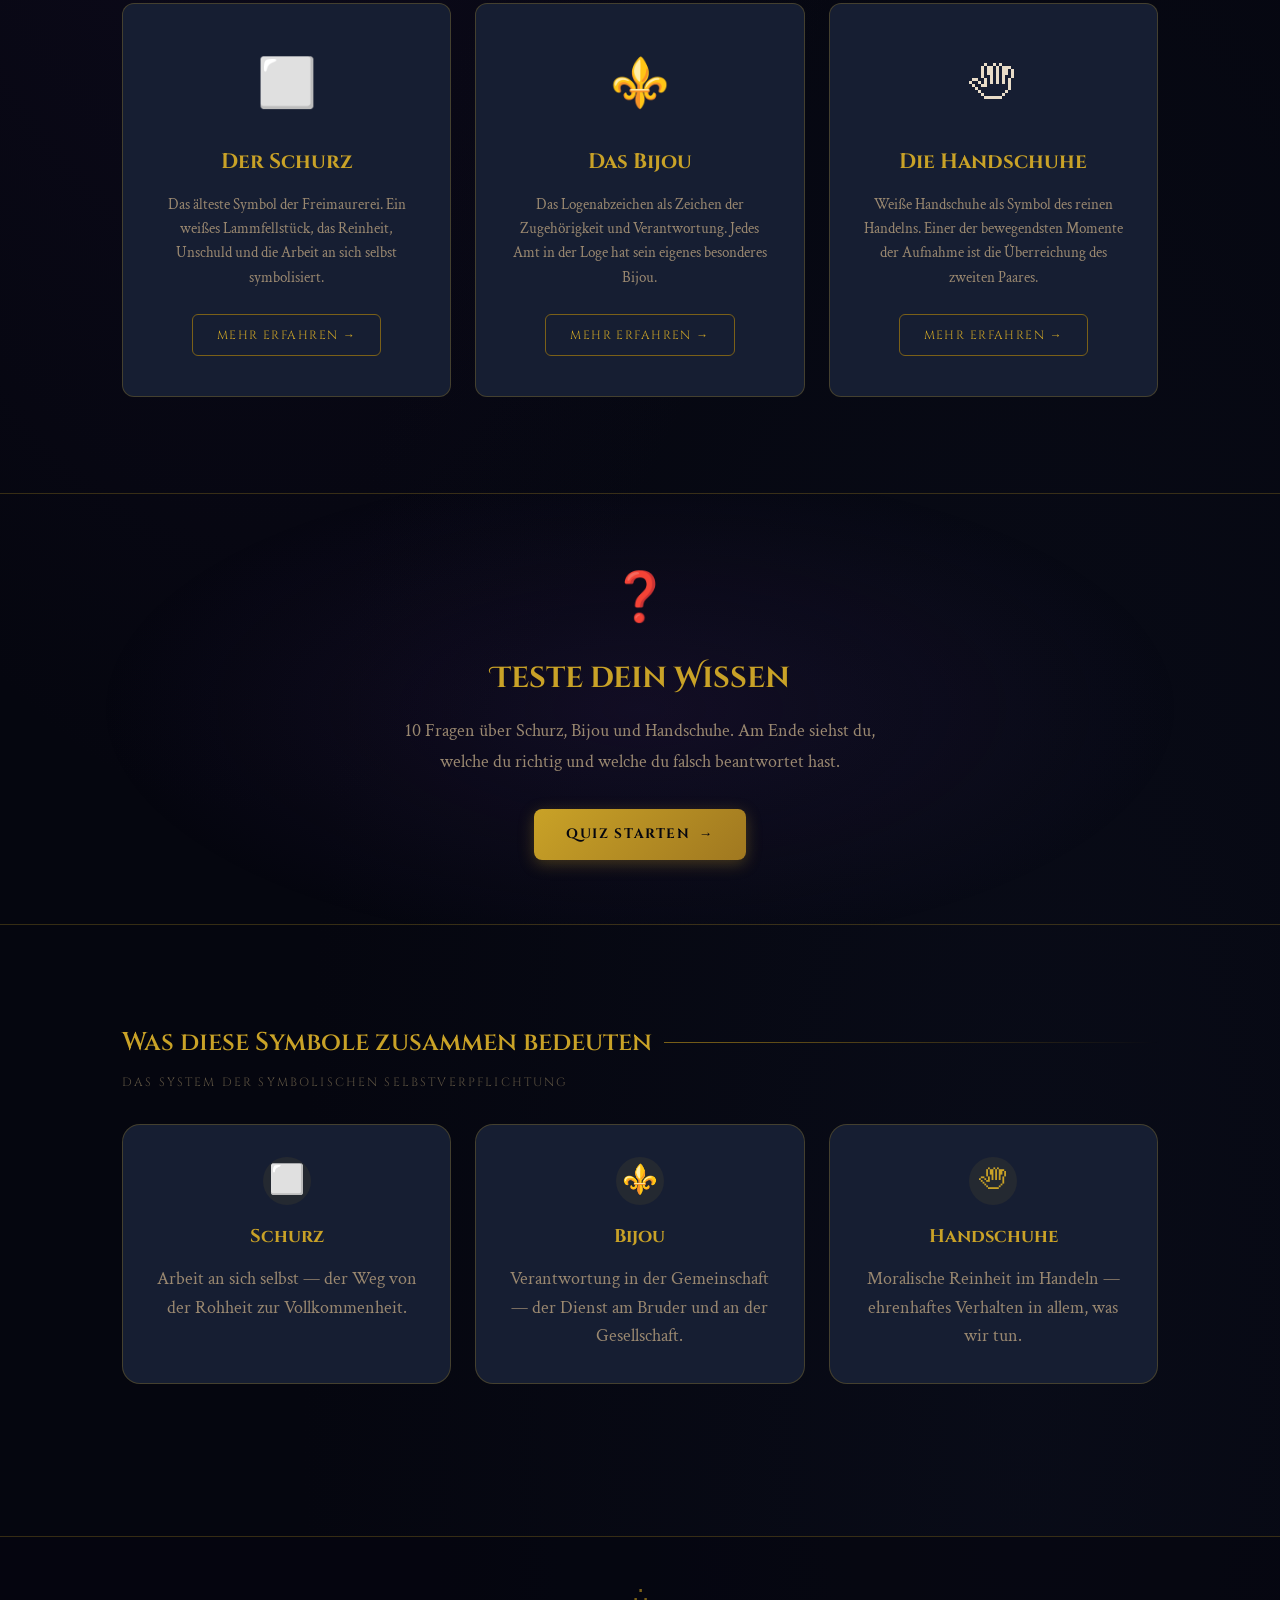
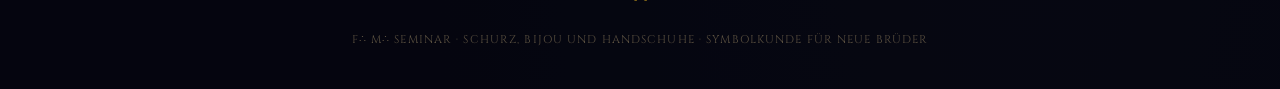
==== commit c624aa1b: "testing private repo" ====
--- a/index.html
+++ b/index.html
@@ -111,7 +111,7 @@
 
         <p class="subtitle">
           <span class="lang-de"
-            >Ein Seminar über die Symbole der Freimaurerei</span
+            >Ein Seminar über die Symbole der Freimaurerei9999999999</span
           >
           <span class="lang-en">A Seminar on the Symbols of Freemasonry</span>
           <span class="lang-pt"
--- a/styles.css
+++ b/styles.css
@@ -624,14 +624,53 @@
 
 .symbol-meaning {
   display: grid;
-  grid-template-columns: repeat  display: block;
-  overflow-x: auto;
-  -webkit-overflow-scrolling: touch;
-  border-collapse: separate;
-  border-spacing: 0;
+  grid-template-columns: repeat(auto-fit, minmax(240px, 1fr));
+  gap: 1.5rem;
   margin: 1.5rem 0;
-  border-radius: 8px;
+}
+
+.symbol-meaning-item {
+  background: var(--bg-card);
   border: 1px solid var(--border);
+  border-radius: 18px;
+  padding: 2rem 1.75rem;
+  text-align: center;
+  transition:
+    transform 0.3s,
+    box-shadow 0.3s,
+    border-color 0.3s;
+}
+
+.symbol-meaning-item:hover {
+  transform: translateY(-4px);
+  box-shadow: var(--shadow-gold), var(--shadow);
+  border-color: var(--border-strong);
+}
+
+.symbol-meaning-item .icon {
+  width: 3rem;
+  height: 3rem;
+  line-height: 3rem;
+  margin: 0 auto 1rem;
+  border-radius: 50%;
+  background: rgba(201, 162, 39, 0.08);
+  color: var(--gold);
+  font-size: 1.8rem;
+  display: inline-flex;
+  align-items: center;
+  justify-content: center;
+}
+
+.symbol-meaning-item h4 {
+  margin-bottom: 0.75rem;
+  font-family: 'Cinzel', serif;
+  font-size: 1.15rem;
+  color: var(--gold);
+}
+
+.symbol-meaning-item p {
+  color: var(--text-dim);
+  line-height: 1.6;
 }
 
 .officer-table th,
@@ -1034,65 +1073,6 @@
 
 /* ─── RESPONSIVE ─── */
 @media (max-width: 768px) {
-  html,
-  body {
-    overflow-x: hidden;
-  }
-
-ero .subtitle {
-  font-family: 'Cinzel', serif;
-  font-size: 0.8rem;
-  letter-spacing: 0.2em;
-  text-transform: uppercase;
-  color: var(--text-muted);
-  margin-bottom: 1rem;
-}
-
-.page-hero .intro {
-  max-width: 680px;
-  margin: 0 auto;
-  color: var(--text-dim);
-  font-size: 1.05rem;
-  font-style: italic;
-}
-
-/* ─── QUIZ ICON BIG ─── */
-.quiz-cta {
-  text-align: center;
-  padding: 4rem 2rem;
-  background: radial-gradient(
-    ellipse 60% 80% at 50% 50%,
-    rgba(45, 27, 78, 0.3) 0%,
-    transparent 70%
-  );
-  border-top: 1px solid var(--border);
-  border-bottom: 1px solid var(--border);
-  margin: 2rem 0;
-}
-
-.quiz-cta .quiz-icon {
-  font-size: 3rem;
-  display: block;
-  margin-bottom: 1rem;
-}
-
-.quiz-cta h2 {
-  font-family: 'Cinzel Decorative', serif;
-  font-size: 1.8rem;
-  color: var(--gold);
-  margin-bottom: 0.75rem;
-}
-
-.quiz-cta p {
-  color: var(--text-dim);
-  margin-bottom: 2rem;
-  max-width: 500px;
-  margin-left: auto;
-  margin-right: auto;
-}
-
-/* ─── RESPONSIVE ─── */
-@media (max-width: 768px) {
   .header-inner {
     flex-wrap: wrap;
     gap: 0.5rem;
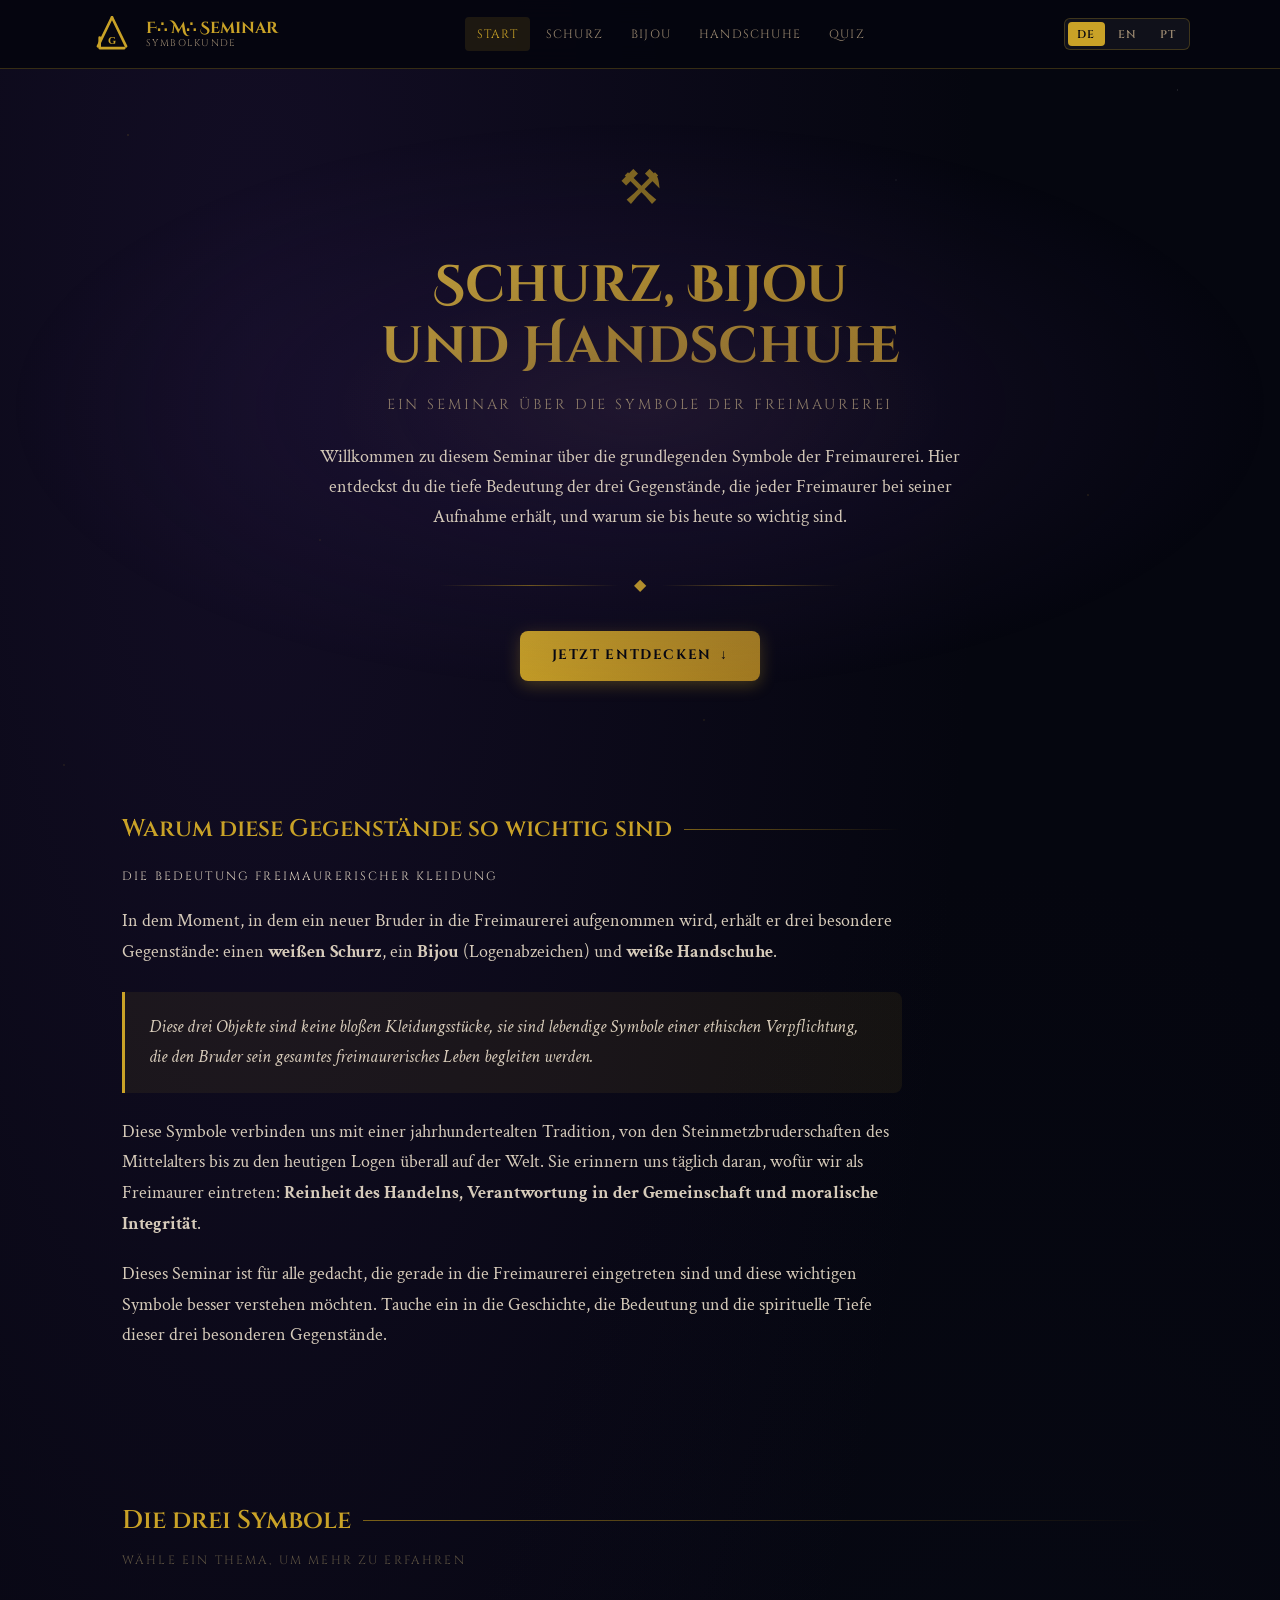
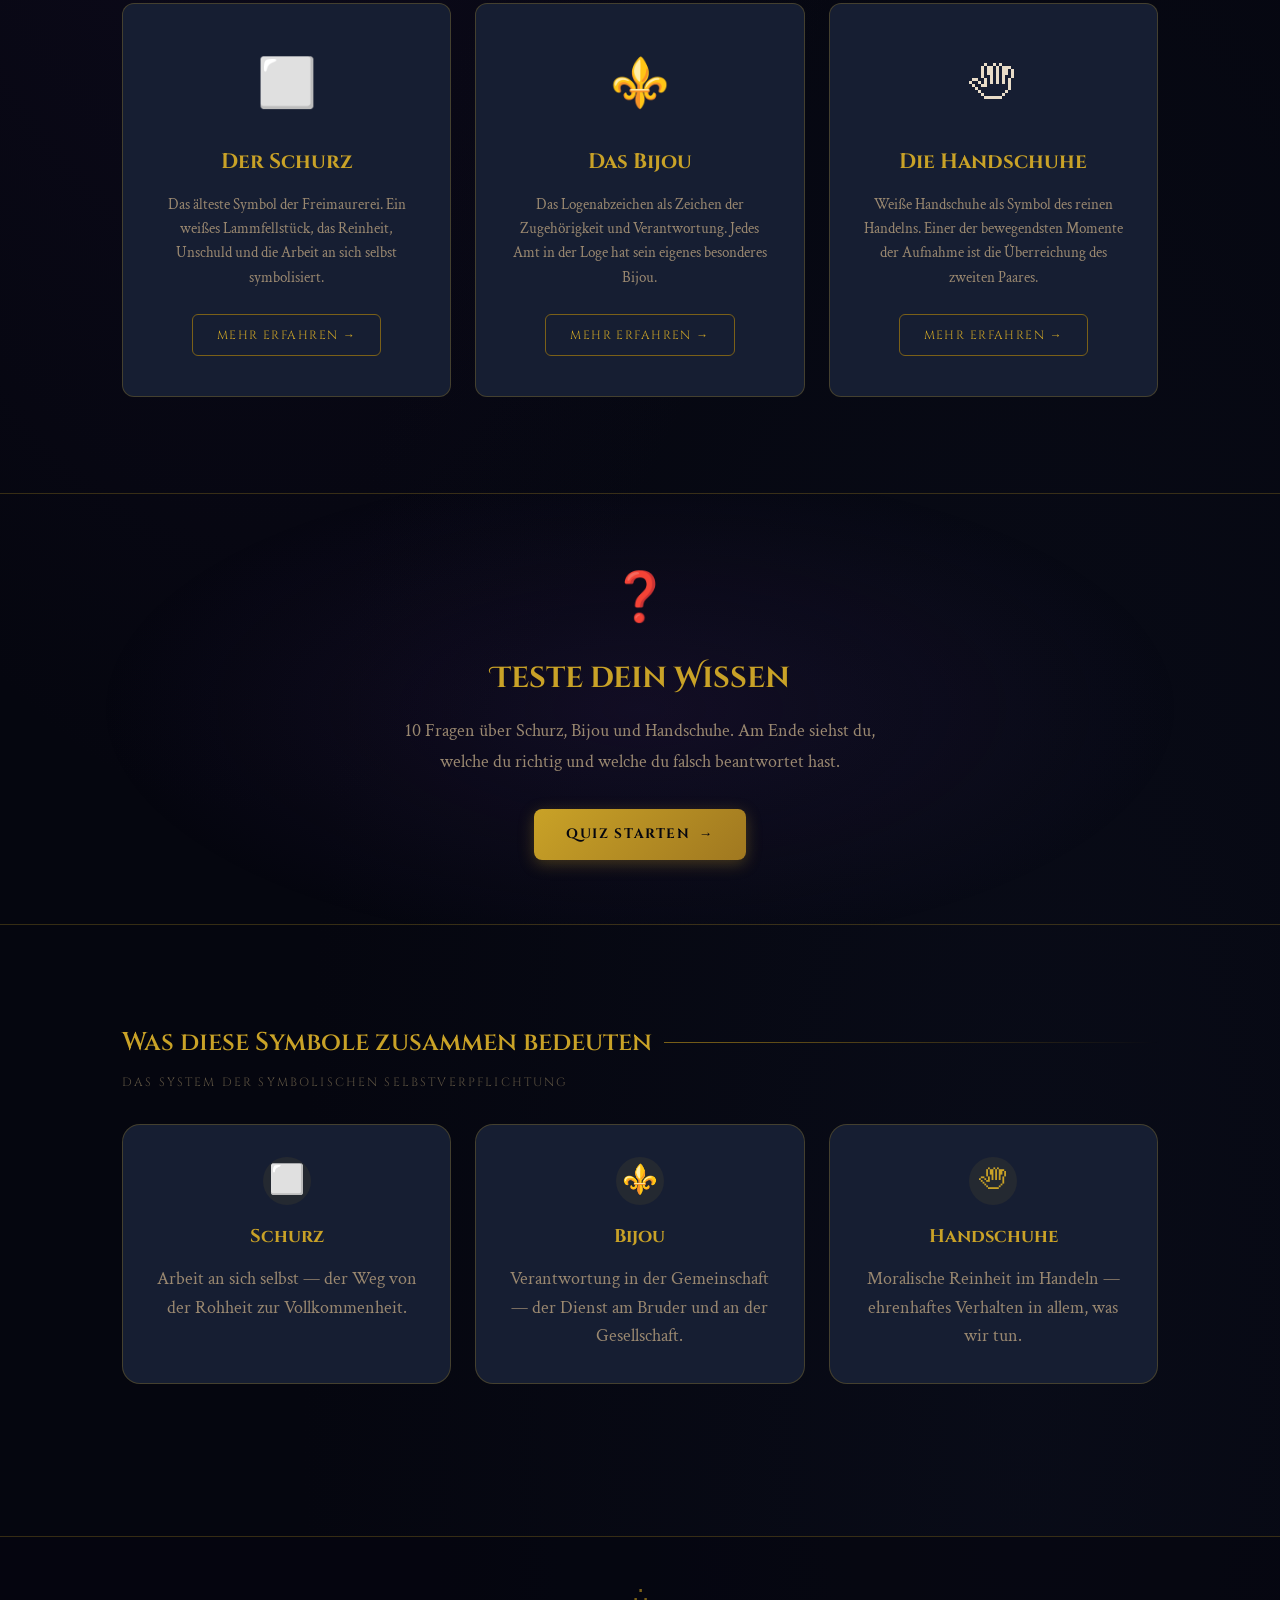
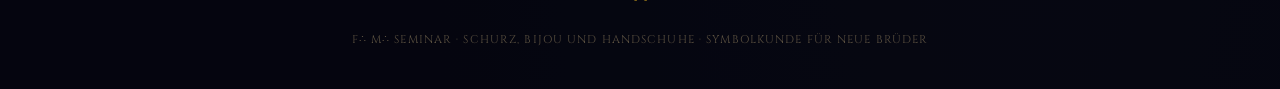
==== commit 3ba1f3c8: "removed testing string" ====
--- a/index.html
+++ b/index.html
@@ -111,7 +111,7 @@
 
         <p class="subtitle">
           <span class="lang-de"
-            >Ein Seminar über die Symbole der Freimaurerei9999999999</span
+            >Ein Seminar über die Symbole der Freimaurerei</span
           >
           <span class="lang-en">A Seminar on the Symbols of Freemasonry</span>
           <span class="lang-pt"
